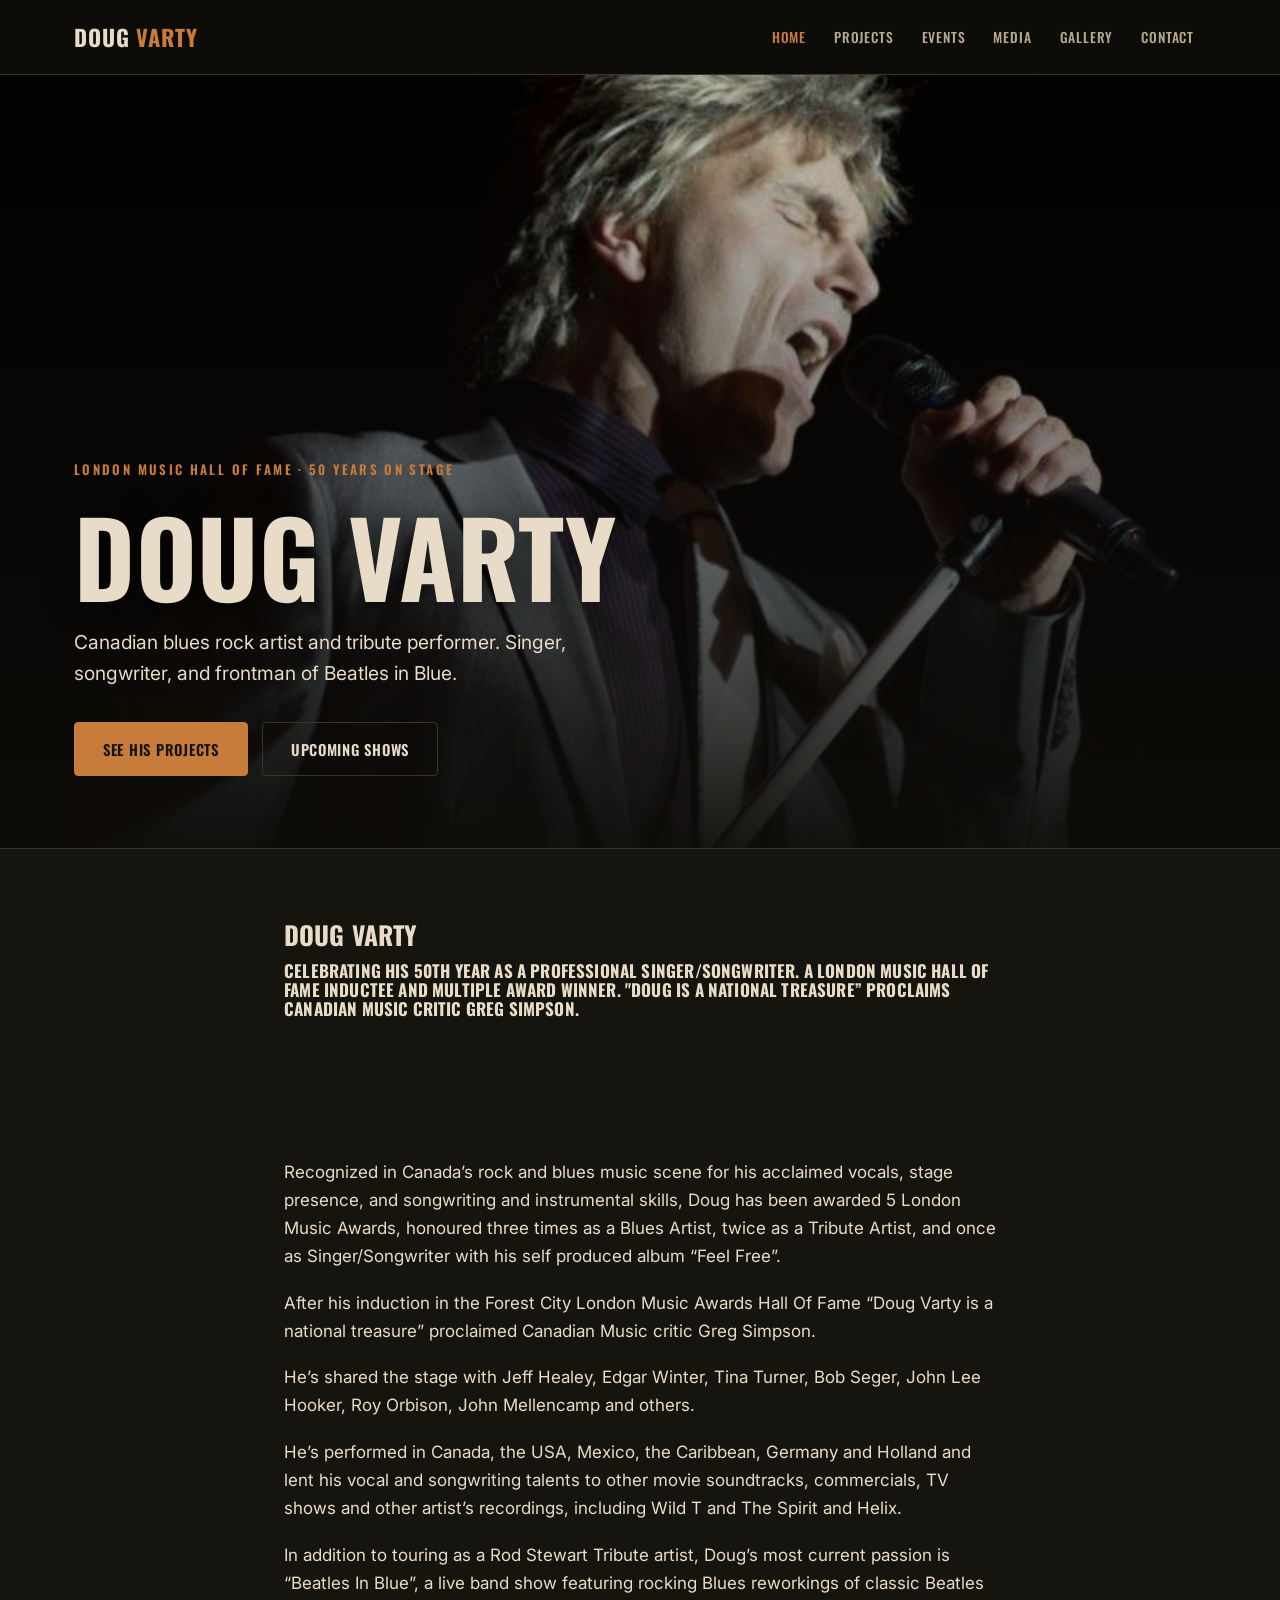
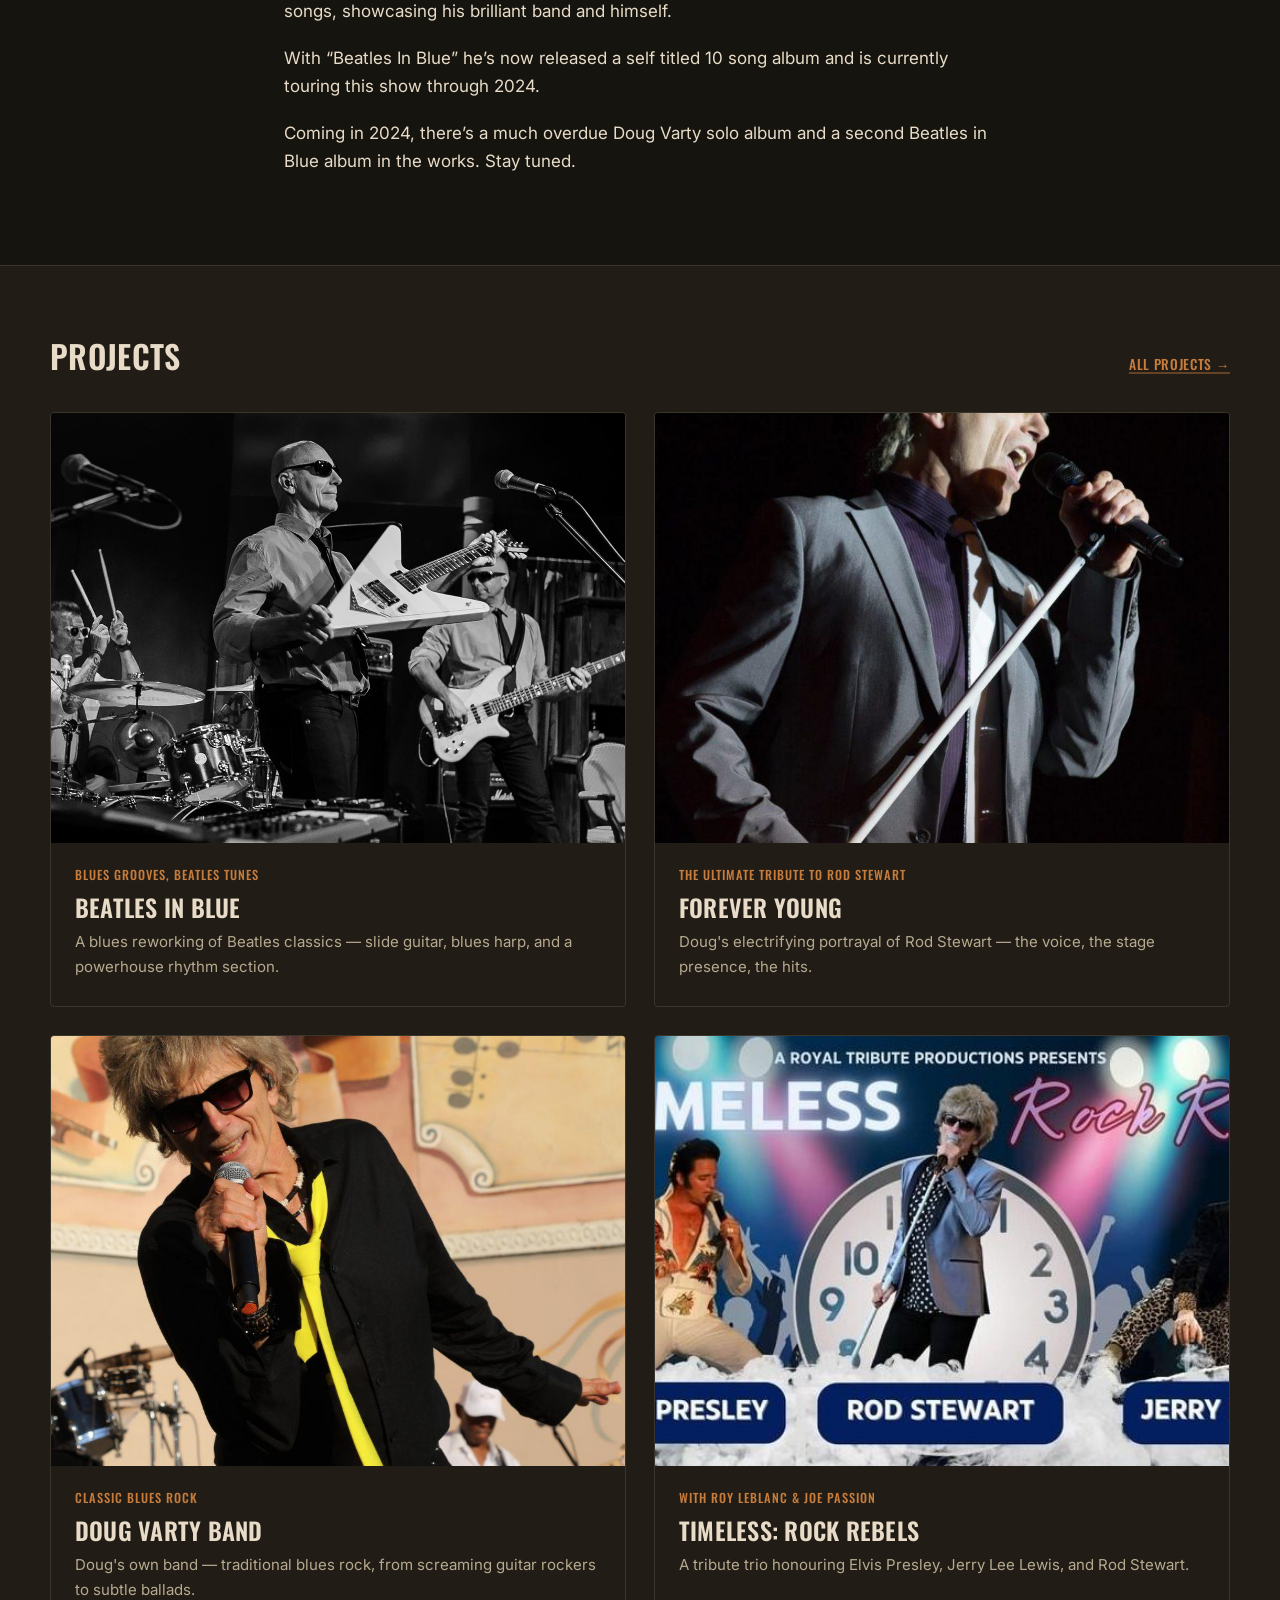
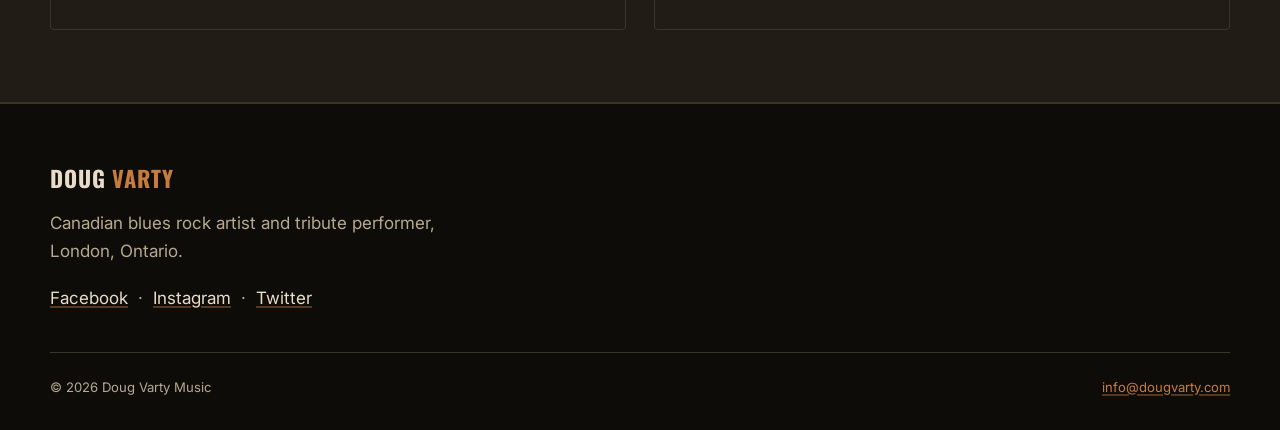
==== index.html @ 25e338f5 "Initial site" ====
<!DOCTYPE html>
<html lang="en">
<head>
<meta charset="UTF-8">
<meta name="viewport" content="width=device-width, initial-scale=1.0">
<title>Doug Varty — Canadian Blues Rock Artist</title>
<meta name="description" content="Doug Varty is a Canadian blues rock singer-songwriter and tribute performer, London Music Hall of Fame inductee, and frontman of Beatles in Blue.">
<link rel="stylesheet" href="/css/style.css">

</head>
<body>
<a class="skip-link" href="#main">Skip to content</a>
<header class="site-header">
  <div class="site-header__inner">
    <a class="wordmark" href="/">Doug <span class="accent">Varty</span></a>
    <button class="nav-toggle" aria-expanded="false" aria-controls="main-nav" onclick="document.getElementById('main-nav').classList.toggle('is-open'); this.setAttribute('aria-expanded', this.getAttribute('aria-expanded')==='true'?'false':'true');">Menu ☰</button>
    <nav class="main-nav" id="main-nav">
      <a href="/" class="is-active">Home</a>
      <a href="/projects/" class="">Projects</a>
      <a href="/events/" class="">Events</a>
      <a href="/media/" class="">Media</a>
      <a href="/gallery/" class="">Gallery</a>
      <a href="/contact/" class="">Contact</a>
    </nav>
  </div>
</header>
<main id="main">

<section class="hero">
  <div class="hero__bg"><img src="/images/Doug-Varty-Rod-Stewart.jpg" alt=""></div>
  <div class="hero__content">
    <span class="eyebrow">London Music Hall of Fame &middot; 50 Years on Stage</span>
    <h1>Doug Varty</h1>
    <p class="lede">Canadian blues rock artist and tribute performer. Singer, songwriter, and frontman of Beatles in Blue.</p>
    <div class="hero__cta">
      <a class="btn btn--primary" href="/projects/">See his projects</a>
      <a class="btn btn--ghost" href="/events/">Upcoming shows</a>
    </div>
  </div>
</section>

<section class="section">
  <div class="container" style="max-width:760px;">
    <h1><strong>Doug Varty</strong></h1>
<h4><strong>Celebrating his 50th year as a professional singer/songwriter. A London Music Hall of Fame inductee and multiple award winner. "Doug is a national treasure” proclaims Canadian Music Critic Greg Simpson.</strong></h4>
<p><br />
<br />
<br />
<br />
</p>
<p></p>
<p>Recognized in Canada’s rock and blues music scene for his acclaimed vocals, stage presence, and songwriting and instrumental skills, Doug has been awarded 5 London Music Awards, honoured three times as a Blues Artist, twice as a Tribute Artist, and once as Singer/Songwriter with his self produced album “Feel Free”.</p>
<p>After his induction in the Forest City London Music Awards Hall Of Fame “Doug Varty is a national treasure” proclaimed Canadian Music critic Greg Simpson.</p>
<p>He’s shared the stage with Jeff Healey, Edgar Winter, Tina Turner, Bob Seger, John Lee Hooker, Roy Orbison, John Mellencamp and others.</p>
<p>He’s performed in Canada, the USA, Mexico, the Caribbean, Germany and Holland and lent his vocal and songwriting talents to other movie soundtracks, commercials, TV shows and other artist’s recordings, including Wild T and The Spirit and Helix.</p>
<p>In addition to touring as a Rod Stewart Tribute artist, Doug’s most current passion is “Beatles In Blue”, a live band show featuring rocking Blues reworkings of classic Beatles songs, showcasing his brilliant band and himself.</p>
<p>With “Beatles In Blue” he’s now released a self titled 10 song album and is currently touring this show through 2024.</p>
<p>Coming in 2024, there’s a much overdue Doug Varty solo album and a second Beatles in Blue album in the works. Stay tuned.</p>
  </div>
</section>

<section class="section section--raised">
  <div class="section__header">
    <h2>Projects</h2>
    <a class="see-all" href="/projects/">All projects &rarr;</a>
  </div>
  <div class="poster-grid">
    
<a class="poster-card" href="/beatles-in-blue/">
  <div class="poster-card__img"><img src="/images/Beatles-in-Blue-29.jpg" alt="" loading="lazy"></div>
  <div class="poster-card__body">
    <span class="poster-card__tagline">Blues Grooves, Beatles Tunes</span>
    <h3 class="poster-card__title">Beatles in Blue</h3>
    <p class="poster-card__blurb">A blues reworking of Beatles classics — slide guitar, blues harp, and a powerhouse rhythm section.</p>
  </div>
</a>

<a class="poster-card" href="/forever-young/">
  <div class="poster-card__img"><img src="/images/Doug-Varty-Rod-Stewart.jpg" alt="" loading="lazy"></div>
  <div class="poster-card__body">
    <span class="poster-card__tagline">The Ultimate Tribute to Rod Stewart</span>
    <h3 class="poster-card__title">Forever Young</h3>
    <p class="poster-card__blurb">Doug's electrifying portrayal of Rod Stewart — the voice, the stage presence, the hits.</p>
  </div>
</a>

<a class="poster-card" href="/doug-varty-band/">
  <div class="poster-card__img"><img src="/images/3L5A0016-2.jpg" alt="" loading="lazy"></div>
  <div class="poster-card__body">
    <span class="poster-card__tagline">Classic Blues Rock</span>
    <h3 class="poster-card__title">Doug Varty Band</h3>
    <p class="poster-card__blurb">Doug's own band — traditional blues rock, from screaming guitar rockers to subtle ballads.</p>
  </div>
</a>

<a class="poster-card" href="/rock-rebels/">
  <div class="poster-card__img"><img src="/images/timeless-rebels.jpg" alt="" loading="lazy"></div>
  <div class="poster-card__body">
    <span class="poster-card__tagline">with Roy LeBlanc & Joe Passion</span>
    <h3 class="poster-card__title">Timeless: Rock Rebels</h3>
    <p class="poster-card__blurb">A tribute trio honouring Elvis Presley, Jerry Lee Lewis, and Rod Stewart.</p>
  </div>
</a>
  </div>
</section>

</main>
<footer class="site-footer">
  <div class="footer__grid">
    <div class="footer__brand">
      <a class="wordmark" href="/">Doug <span class="accent">Varty</span></a>
      <p>Canadian blues rock artist and tribute performer, London, Ontario.</p>
      <p><a href="https://www.facebook.com/DougVartyMusic">Facebook</a> &nbsp;·&nbsp; <a href="https://www.instagram.com/dougvarty/">Instagram</a> &nbsp;·&nbsp; <a href="https://twitter.com/dougvarty">Twitter</a></p>
    </div>
  </div>
  <div class="footer__bottom">
    <span>&copy; 2026 Doug Varty Music</span>
    <span><a href="mailto:info@dougvarty.com">info@dougvarty.com</a></span>
  </div>
</footer>
</body>
</html>
---- css/style.css ----
/* ============================================================
   Doug Varty — design tokens
   Dark, stage-lit, classic blues-rock. Grounded in real high-contrast
   stage photography rather than a generic dark-mode default.
   ============================================================ */

@import url('https://fonts.googleapis.com/css2?family=Oswald:wght@400;500;600;700&family=Inter:ital,wght@0,400;0,500;0,600;1,400&display=swap');

:root {
  --stage:        #16140F;   /* near-black, warm — dim bar/stage floor */
  --stage-deep:   #0E0C09;   /* deepest panels */
  --stage-raised: #211D16;   /* slightly raised surface (cards) */
  --paper:        #E8DCC8;   /* warm off-white text — stage-light spill */
  --muted:        #B6A98F;   /* secondary text */
  --amber:        #C77C3C;   /* spotlight gel — primary accent */
  --amber-deep:   #9E5F28;
  --brick:        #8B1E1E;   /* rare emphasis */
  --hairline:     #3A352B;
  --white:        #FFFFFF;

  /* Beatles in Blue project accent (used only within that page) */
  --bib-navy:     #2B3A52;
  --bib-navy-deep:#1C2738;

  --font-display: 'Oswald', 'Arial Narrow', sans-serif;
  --font-body:    'Inter', -apple-system, sans-serif;

  --max-width: 1180px;
  --radius: 4px;
}

* { box-sizing: border-box; }
html { scroll-behavior: smooth; }

body {
  margin: 0;
  background: var(--stage);
  color: var(--paper);
  font-family: var(--font-body);
  font-size: 17px;
  line-height: 1.65;
  -webkit-font-smoothing: antialiased;
}

img { max-width: 100%; display: block; }

a {
  color: var(--amber);
  text-decoration: underline;
  text-decoration-color: rgba(199, 124, 60, 0.4);
  text-decoration-thickness: 1.5px;
  text-underline-offset: 2px;
}
a:hover { color: #DDA15E; text-decoration-color: currentColor; }

h1, h2, h3, h4 {
  font-family: var(--font-display);
  font-weight: 600;
  text-transform: uppercase;
  letter-spacing: 0.01em;
  line-height: 1.1;
  margin: 0 0 0.5em;
  color: var(--paper);
}
h1 { font-weight: 700; letter-spacing: 0.005em; }

p { margin: 0 0 1.1em; color: var(--paper); }

.container { max-width: var(--max-width); margin: 0 auto; padding: 0 24px; }

.skip-link {
  position: absolute; left: -999px; top: 0;
  background: var(--amber); color: var(--stage); padding: 10px 16px; z-index: 200;
}
.skip-link:focus { left: 12px; top: 12px; }
:focus-visible { outline: 3px solid var(--amber); outline-offset: 2px; }

@media (prefers-reduced-motion: reduce) {
  *, *::before, *::after { animation-duration: 0.001ms !important; transition-duration: 0.001ms !important; }
}

/* ============================================================
   Header / nav
   ============================================================ */

.site-header {
  background: var(--stage-deep);
  border-bottom: 1px solid var(--hairline);
  position: sticky;
  top: 0;
  z-index: 100;
}

.site-header__inner {
  display: flex;
  align-items: center;
  justify-content: space-between;
  padding: 18px 24px;
  max-width: var(--max-width);
  margin: 0 auto;
  gap: 16px;
}

.wordmark {
  font-family: var(--font-display);
  font-weight: 700;
  font-size: 1.4rem;
  text-transform: uppercase;
  letter-spacing: 0.04em;
  color: var(--paper);
  text-decoration: none;
  white-space: nowrap;
}
.wordmark:hover { color: var(--paper); }
.wordmark span.accent { color: var(--amber); }

.main-nav { display: flex; gap: 4px; flex-wrap: wrap; align-items: center; }
.main-nav a {
  font-family: var(--font-display);
  font-weight: 500;
  text-transform: uppercase;
  letter-spacing: 0.06em;
  text-decoration: none;
  color: var(--muted);
  font-size: 0.85rem;
  padding: 8px 12px;
  border-radius: var(--radius);
}
.main-nav a:hover { color: var(--paper); }
.main-nav a.is-active { color: var(--amber); }

.nav-toggle {
  display: none;
  background: none;
  border: 1px solid var(--hairline);
  color: var(--paper);
  border-radius: var(--radius);
  padding: 6px 10px;
  font-size: 1rem;
  cursor: pointer;
}

@media (max-width: 860px) {
  .nav-toggle { display: inline-block; }
  .main-nav { display: none; flex-direction: column; align-items: stretch; width: 100%; padding: 8px 0 4px; }
  .main-nav.is-open { display: flex; }
  .site-header__inner { flex-wrap: wrap; }
}

/* ============================================================
   Hero — spotlight
   ============================================================ */

.hero {
  position: relative;
  min-height: 86vh;
  display: flex;
  align-items: flex-end;
  background: var(--stage-deep);
  overflow: hidden;
  border-bottom: 1px solid var(--hairline);
}

.hero__bg {
  position: absolute;
  inset: 0;
  z-index: 0;
}
.hero__bg img {
  width: 100%; height: 100%; object-fit: cover; object-position: center 20%;
  filter: grayscale(15%) contrast(1.05);
}
.hero__bg::after {
  content: '';
  position: absolute;
  inset: 0;
  background: linear-gradient(180deg, rgba(14,12,9,0.15) 0%, rgba(14,12,9,0.55) 55%, rgba(14,12,9,0.96) 100%);
}

.hero__content {
  position: relative;
  z-index: 1;
  max-width: var(--max-width);
  margin: 0 auto;
  padding: 64px 24px 72px;
  width: 100%;
}

.hero .eyebrow {
  font-family: var(--font-display);
  font-weight: 600;
  text-transform: uppercase;
  letter-spacing: 0.18em;
  font-size: 0.82rem;
  color: var(--amber);
  display: block;
  margin-bottom: 18px;
}

.hero h1 {
  font-size: clamp(3rem, 9vw, 6.5rem);
  margin-bottom: 14px;
  text-shadow: 0 4px 30px rgba(0,0,0,0.6);
}

.hero p.lede {
  font-size: 1.2rem;
  max-width: 560px;
  color: var(--paper);
  margin-bottom: 32px;
}

.hero__cta { display: flex; gap: 14px; flex-wrap: wrap; }

.btn {
  display: inline-block;
  font-family: var(--font-display);
  font-weight: 600;
  text-transform: uppercase;
  letter-spacing: 0.05em;
  font-size: 0.92rem;
  text-decoration: none;
  padding: 14px 28px;
  border-radius: var(--radius);
  border: 1.5px solid var(--amber);
  transition: transform 0.12s ease, background 0.15s ease;
}
.btn:hover { transform: translateY(-2px); }
.btn--primary { background: var(--amber); color: var(--stage); }
.btn--primary:hover { background: #DDA15E; border-color: #DDA15E; }
.btn--ghost { background: transparent; color: var(--paper); border-color: var(--hairline); }
.btn--ghost:hover { border-color: var(--amber); color: var(--amber); }

@media (max-width: 700px) {
  .hero { min-height: 70vh; }
}

/* ============================================================
   Section scaffolding
   ============================================================ */

.section { padding: 72px 24px; }
.section--raised { background: var(--stage-raised); border-top: 1px solid var(--hairline); border-bottom: 1px solid var(--hairline); }

.section__header {
  display: flex; justify-content: space-between; align-items: baseline; flex-wrap: wrap; gap: 12px;
  margin-bottom: 36px; max-width: var(--max-width); margin-left: auto; margin-right: auto;
}
.section__header h2 { font-size: 2rem; margin: 0; }
.section__header .see-all {
  font-family: var(--font-display); font-weight: 500; text-transform: uppercase;
  letter-spacing: 0.05em; font-size: 0.85rem; white-space: nowrap;
}

/* ============================================================
   Project "poster" cards
   ============================================================ */

.poster-grid {
  max-width: var(--max-width); margin: 0 auto;
  display: grid; grid-template-columns: repeat(2, 1fr); gap: 28px;
}
@media (max-width: 760px) { .poster-grid { grid-template-columns: 1fr; } }

.poster-card {
  position: relative;
  background: var(--stage-raised);
  border: 1px solid var(--hairline);
  border-radius: var(--radius);
  overflow: hidden;
  text-decoration: none;
  display: block;
  transition: transform 0.18s ease, border-color 0.18s ease;
}
.poster-card:hover { transform: translateY(-5px); border-color: var(--amber); }

.poster-card__img { aspect-ratio: 4/3; overflow: hidden; background: var(--stage-deep); }
.poster-card__img img { width: 100%; height: 100%; object-fit: cover; }

.poster-card__body { padding: 22px 24px 26px; }
.poster-card__tagline {
  font-family: var(--font-display); font-weight: 500; text-transform: uppercase;
  letter-spacing: 0.08em; font-size: 0.78rem; color: var(--amber); display: block; margin-bottom: 8px;
}
.poster-card__title { font-size: 1.5rem; margin-bottom: 10px; }
.poster-card__blurb { font-size: 0.94rem; color: var(--muted); margin: 0; }

/* Beatles in Blue gets its own navy treatment, scoped to its page only */
.project--bib { --amber: var(--bib-navy); }
.project--bib .poster-card:hover,
body.theme-bib .hero .eyebrow,
body.theme-bib a,
body.theme-bib .btn--primary,
body.theme-bib .main-nav a.is-active { color-scheme: dark; }
body.theme-bib { --amber: #5B7FAE; }
body.theme-bib .hero__bg::after {
  background: linear-gradient(180deg, rgba(28,39,56,0.15) 0%, rgba(28,39,56,0.6) 55%, rgba(14,12,9,0.97) 100%);
}
body.theme-bib .btn--primary { background: #5B7FAE; border-color: #5B7FAE; color: #0E0C09; }
body.theme-bib .btn--primary:hover { background: #7B9BC4; border-color: #7B9BC4; }
body.theme-bib .section--raised { background: #1A2230; border-color: #2B3A52; }

/* ============================================================
   Card grid (bandmates, gallery thumbnails)
   ============================================================ */

.card-grid {
  max-width: var(--max-width); margin: 0 auto;
  display: grid; grid-template-columns: repeat(3, 1fr); gap: 26px;
}
@media (max-width: 920px) { .card-grid { grid-template-columns: repeat(2, 1fr); } }
@media (max-width: 600px) { .card-grid { grid-template-columns: 1fr; } }

.card {
  background: var(--stage-raised);
  border: 1px solid var(--hairline);
  border-radius: var(--radius);
  overflow: hidden;
  text-decoration: none;
  color: var(--paper);
  display: block;
  transition: transform 0.15s ease, border-color 0.15s ease;
}
.card:hover { transform: translateY(-4px); border-color: var(--amber); }
.card__img { aspect-ratio: 1/1; overflow: hidden; background: var(--stage-deep); }
.card__img img { width: 100%; height: 100%; object-fit: cover; }
.card__body { padding: 18px 20px 22px; }
.card__title { font-size: 1.15rem; margin-bottom: 4px; }
.card__role { font-size: 0.85rem; color: var(--muted); font-style: italic; }

/* ============================================================
   Gallery
   ============================================================ */

.gallery-grid {
  max-width: var(--max-width); margin: 0 auto;
  display: grid; grid-template-columns: repeat(4, 1fr); gap: 14px;
}
@media (max-width: 920px) { .gallery-grid { grid-template-columns: repeat(3, 1fr); } }
@media (max-width: 620px) { .gallery-grid { grid-template-columns: repeat(2, 1fr); } }
.gallery-grid figure { margin: 0; aspect-ratio: 1/1; overflow: hidden; border-radius: var(--radius); background: var(--stage-raised); }
.gallery-grid img { width: 100%; height: 100%; object-fit: cover; transition: transform 0.25s ease; }
.gallery-grid a:hover img { transform: scale(1.05); }

/* ============================================================
   Footer
   ============================================================ */

.site-footer { background: var(--stage-deep); padding: 56px 24px 32px; border-top: 1px solid var(--hairline); }
.footer__grid { max-width: var(--max-width); margin: 0 auto; }
.footer__brand p { color: var(--muted); max-width: 420px; margin-top: 12px; }
.footer__brand a { color: var(--paper); }
.footer__bottom {
  max-width: var(--max-width); margin: 40px auto 0; padding-top: 24px;
  border-top: 1px solid var(--hairline); font-size: 0.82rem; color: var(--muted);
  display: flex; justify-content: space-between; flex-wrap: wrap; gap: 8px;
}

/* ============================================================
   Page content (project / page template)
   ============================================================ */

.page-header { background: var(--stage-raised); border-bottom: 1px solid var(--hairline); padding: 56px 24px 44px; }
.page-header__inner { max-width: 760px; margin: 0 auto; }
.page-header .eyebrow {
  font-family: var(--font-display); font-weight: 600; text-transform: uppercase;
  letter-spacing: 0.14em; font-size: 0.8rem; color: var(--amber); display: block; margin-bottom: 10px;
}
.page-header h1 { font-size: clamp(2.2rem, 5vw, 3.4rem); margin-bottom: 8px; }
.page-header .meta { color: var(--muted); font-size: 0.95rem; }

.prose { max-width: 760px; margin: 0 auto; padding: 52px 24px 80px; }
.prose img { border-radius: var(--radius); margin: 8px auto 24px; max-height: 540px; width: auto; max-width: 100%; object-fit: contain; }
.prose figure { margin: 8px 0 28px; }
.prose figcaption { font-size: 0.85rem; color: var(--muted); margin-top: 8px; text-align: center; font-style: italic; }
.prose h2 { margin-top: 1.6em; font-size: 1.5rem; }
.prose h3, .prose h4, .prose h5 { margin-top: 1.4em; font-size: 1.15rem; text-transform: none; letter-spacing: 0; font-family: var(--font-body); font-weight: 700; color: var(--amber); }
.prose ul, .prose ol { padding-left: 1.3em; margin-bottom: 1.1em; }
.prose li { margin-bottom: 0.4em; }
.prose audio { width: 100%; margin: 4px 0 22px; filter: invert(0.9) hue-rotate(180deg); border-radius: var(--radius); }
.prose table { width: 100%; border-collapse: collapse; margin: 1.5em 0; font-size: 0.95rem; }
.prose th, .prose td { border: 1px solid var(--hairline); padding: 10px 14px; text-align: left; }
.prose th { font-family: var(--font-display); text-transform: uppercase; font-size: 0.8rem; letter-spacing: 0.04em; color: var(--amber); }
.prose hr { border: none; border-top: 1px solid var(--hairline); margin: 2.5em 0; }

.empty-note { background: var(--stage-raised); border: 1px dashed var(--hairline); border-radius: var(--radius); padding: 20px; color: var(--muted); font-size: 0.95rem; }

.member-links { display: flex; gap: 12px; flex-wrap: wrap; margin: 28px 0; }
.member-links a {
  font-family: var(--font-display); text-transform: uppercase; letter-spacing: 0.05em; font-size: 0.85rem;
  border: 1px solid var(--hairline); border-radius: var(--radius); padding: 8px 16px; text-decoration: none; color: var(--paper);
}
.member-links a:hover { border-color: var(--amber); color: var(--amber); }
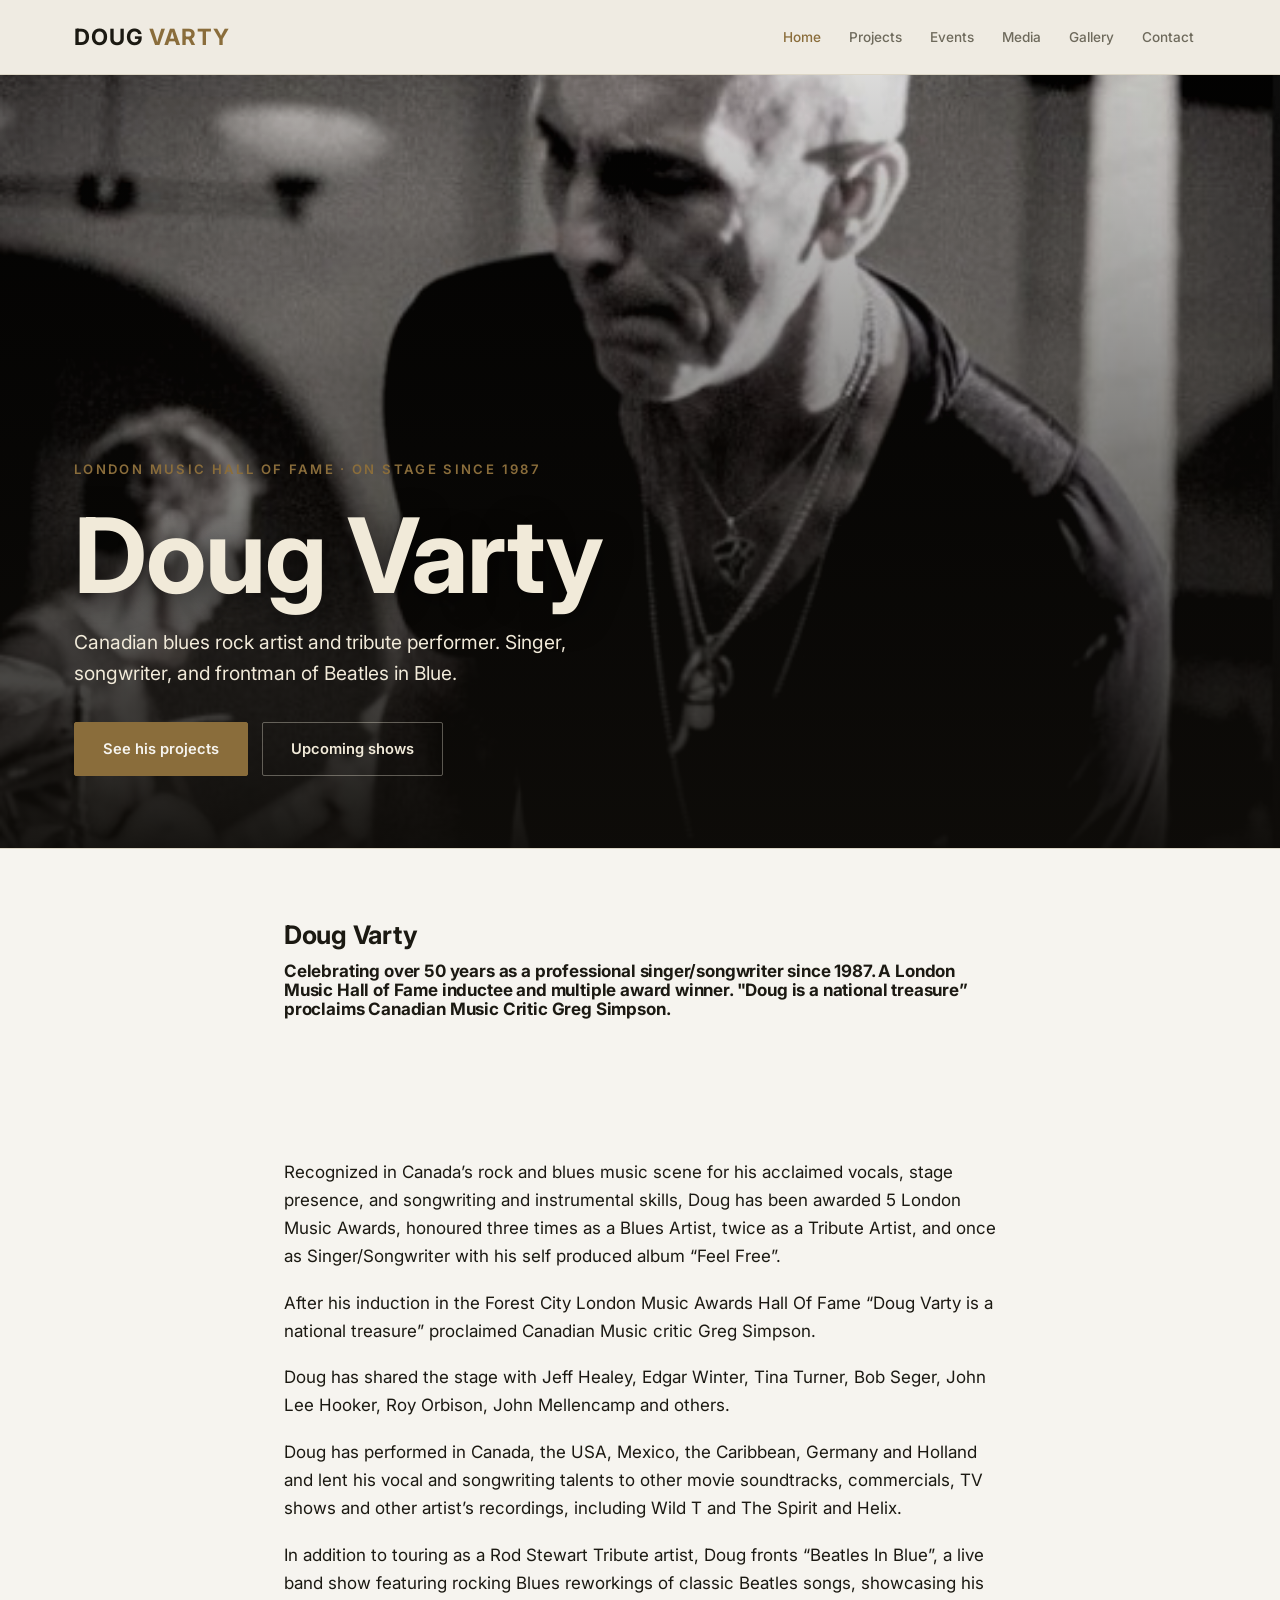
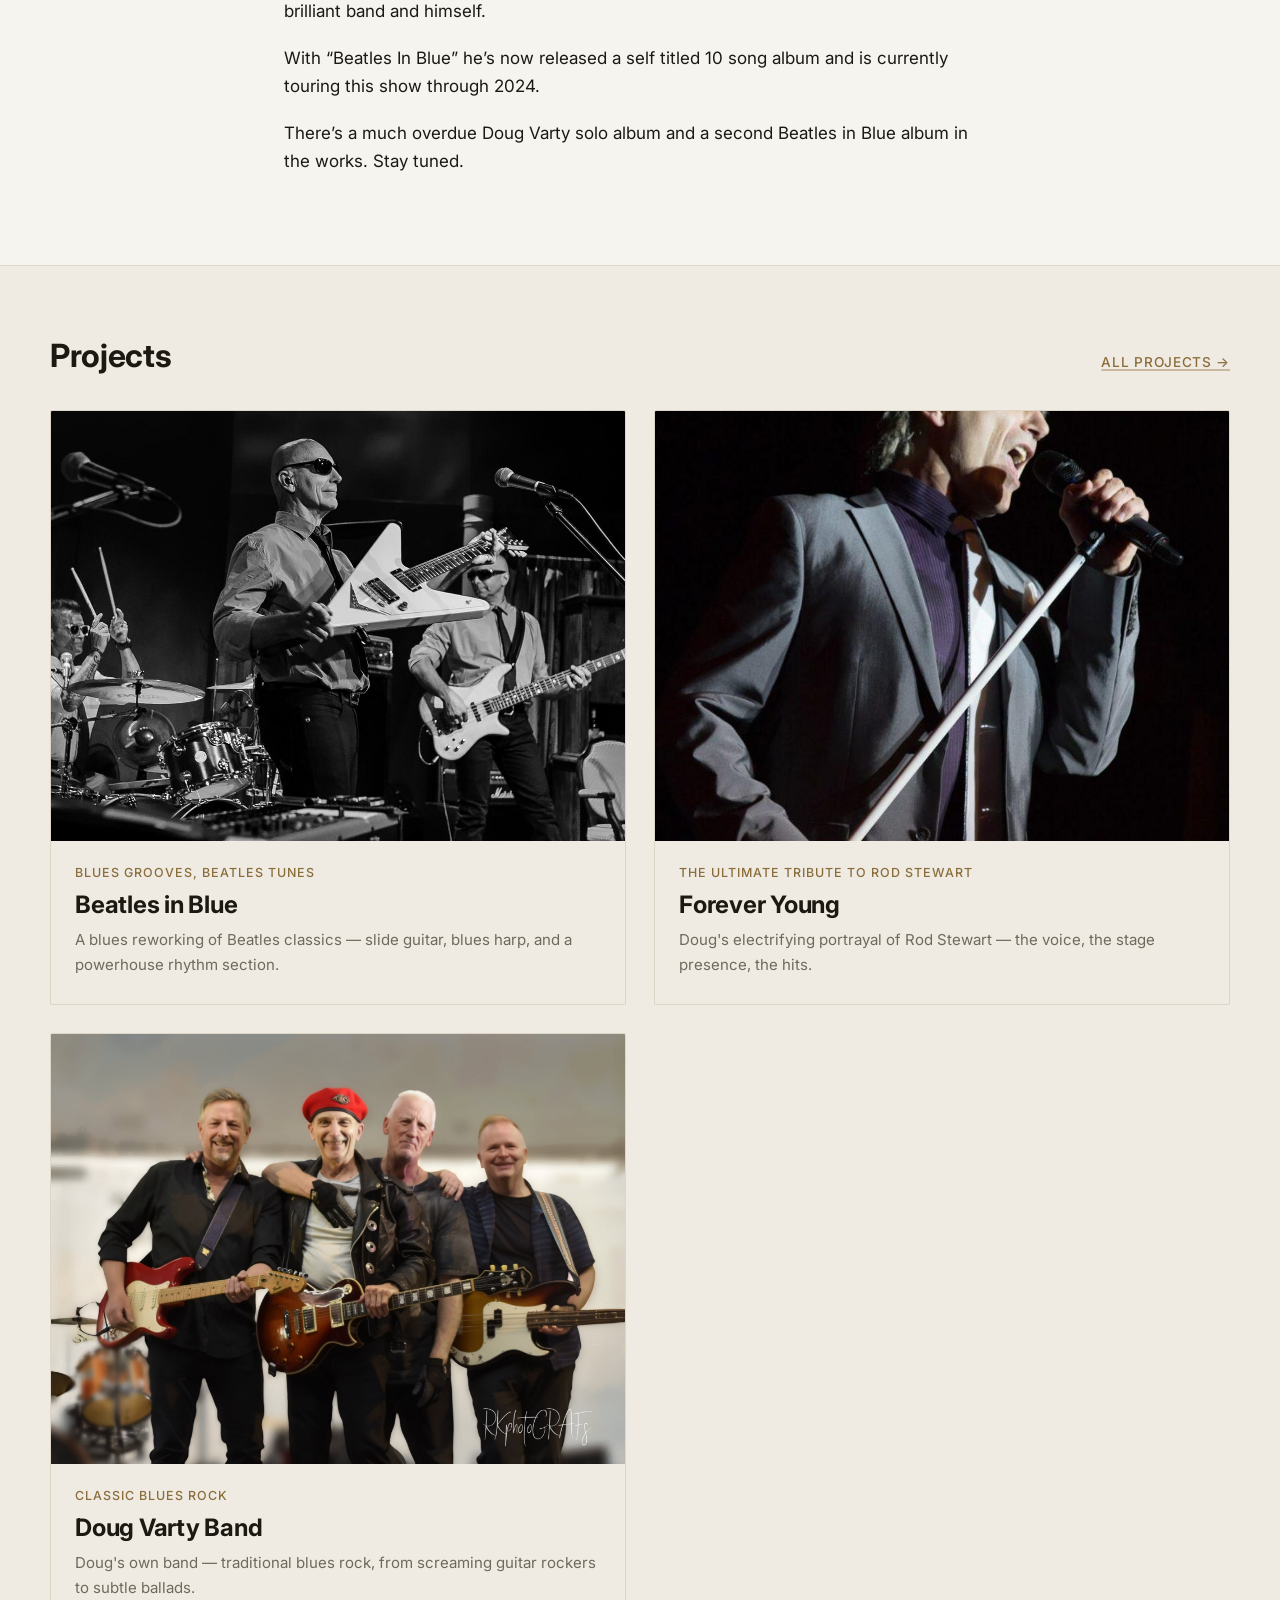
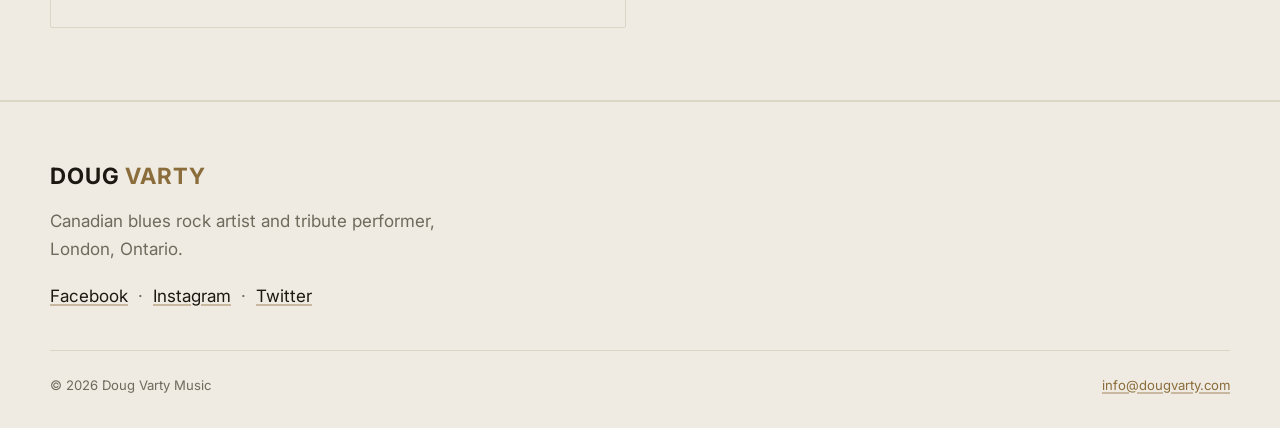
==== commit 3f89fc8a: "Update copy, events, images, and switch to minimal theme - Refresh homepage bio copy and hero backgr" ====
--- a/index.html
+++ b/index.html
@@ -27,9 +27,9 @@
 <main id="main">
 
 <section class="hero">
-  <div class="hero__bg"><img src="/images/Doug-Varty-Rod-Stewart.jpg" alt=""></div>
+  <div class="hero__bg"><img src="/images/doug-varty-bg1.jpg" alt=""></div>
   <div class="hero__content">
-    <span class="eyebrow">London Music Hall of Fame &middot; 50 Years on Stage</span>
+    <span class="eyebrow">London Music Hall of Fame &middot; On Stage Since 1987</span>
     <h1>Doug Varty</h1>
     <p class="lede">Canadian blues rock artist and tribute performer. Singer, songwriter, and frontman of Beatles in Blue.</p>
     <div class="hero__cta">
@@ -42,7 +42,7 @@
 <section class="section">
   <div class="container" style="max-width:760px;">
     <h1><strong>Doug Varty</strong></h1>
-<h4><strong>Celebrating his 50th year as a professional singer/songwriter. A London Music Hall of Fame inductee and multiple award winner. "Doug is a national treasure” proclaims Canadian Music Critic Greg Simpson.</strong></h4>
+<h4><strong>Celebrating over 50 years as a professional singer/songwriter since 1987. A London Music Hall of Fame inductee and multiple award winner. "Doug is a national treasure” proclaims Canadian Music Critic Greg Simpson.</strong></h4>
 <p><br />
 <br />
 <br />
@@ -51,11 +51,11 @@
 <p></p>
 <p>Recognized in Canada’s rock and blues music scene for his acclaimed vocals, stage presence, and songwriting and instrumental skills, Doug has been awarded 5 London Music Awards, honoured three times as a Blues Artist, twice as a Tribute Artist, and once as Singer/Songwriter with his self produced album “Feel Free”.</p>
 <p>After his induction in the Forest City London Music Awards Hall Of Fame “Doug Varty is a national treasure” proclaimed Canadian Music critic Greg Simpson.</p>
-<p>He’s shared the stage with Jeff Healey, Edgar Winter, Tina Turner, Bob Seger, John Lee Hooker, Roy Orbison, John Mellencamp and others.</p>
-<p>He’s performed in Canada, the USA, Mexico, the Caribbean, Germany and Holland and lent his vocal and songwriting talents to other movie soundtracks, commercials, TV shows and other artist’s recordings, including Wild T and The Spirit and Helix.</p>
-<p>In addition to touring as a Rod Stewart Tribute artist, Doug’s most current passion is “Beatles In Blue”, a live band show featuring rocking Blues reworkings of classic Beatles songs, showcasing his brilliant band and himself.</p>
+<p>Doug has shared the stage with Jeff Healey, Edgar Winter, Tina Turner, Bob Seger, John Lee Hooker, Roy Orbison, John Mellencamp and others.</p>
+<p>Doug has performed in Canada, the USA, Mexico, the Caribbean, Germany and Holland and lent his vocal and songwriting talents to other movie soundtracks, commercials, TV shows and other artist’s recordings, including Wild T and The Spirit and Helix.</p>
+<p>In addition to touring as a Rod Stewart Tribute artist, Doug fronts “Beatles In Blue”, a live band show featuring rocking Blues reworkings of classic Beatles songs, showcasing his brilliant band and himself.</p>
 <p>With “Beatles In Blue” he’s now released a self titled 10 song album and is currently touring this show through 2024.</p>
-<p>Coming in 2024, there’s a much overdue Doug Varty solo album and a second Beatles in Blue album in the works. Stay tuned.</p>
+<p>There’s a much overdue Doug Varty solo album and a second Beatles in Blue album in the works. Stay tuned.</p>
   </div>
 </section>
 
@@ -85,20 +85,11 @@
 </a>
 
 <a class="poster-card" href="/doug-varty-band/">
-  <div class="poster-card__img"><img src="/images/3L5A0016-2.jpg" alt="" loading="lazy"></div>
+  <div class="poster-card__img"><img src="/images/dvb-band-2026.jpg" alt="" loading="lazy"></div>
   <div class="poster-card__body">
     <span class="poster-card__tagline">Classic Blues Rock</span>
     <h3 class="poster-card__title">Doug Varty Band</h3>
     <p class="poster-card__blurb">Doug's own band — traditional blues rock, from screaming guitar rockers to subtle ballads.</p>
-  </div>
-</a>
-
-<a class="poster-card" href="/rock-rebels/">
-  <div class="poster-card__img"><img src="/images/timeless-rebels.jpg" alt="" loading="lazy"></div>
-  <div class="poster-card__body">
-    <span class="poster-card__tagline">with Roy LeBlanc & Joe Passion</span>
-    <h3 class="poster-card__title">Timeless: Rock Rebels</h3>
-    <p class="poster-card__blurb">A tribute trio honouring Elvis Presley, Jerry Lee Lewis, and Rod Stewart.</p>
   </div>
 </a>
   </div>
--- a/css/style.css
+++ b/css/style.css
@@ -1,32 +1,36 @@
 /* ============================================================
    Doug Varty — design tokens
-   Dark, stage-lit, classic blues-rock. Grounded in real high-contrast
-   stage photography rather than a generic dark-mode default.
-   ============================================================ */
-
-@import url('https://fonts.googleapis.com/css2?family=Oswald:wght@400;500;600;700&family=Inter:ital,wght@0,400;0,500;0,600;1,400&display=swap');
+   Minimal editorial: off-white paper, near-black ink, a single
+   mustard accent. Clean typography over stage photography.
+   ============================================================ */
+
+@import url('https://fonts.googleapis.com/css2?family=Inter:ital,wght@0,400;0,500;0,600;0,700;1,400&display=swap');
 
 :root {
-  --stage:        #16140F;   /* near-black, warm — dim bar/stage floor */
-  --stage-deep:   #0E0C09;   /* deepest panels */
-  --stage-raised: #211D16;   /* slightly raised surface (cards) */
-  --paper:        #E8DCC8;   /* warm off-white text — stage-light spill */
-  --muted:        #B6A98F;   /* secondary text */
-  --amber:        #C77C3C;   /* spotlight gel — primary accent */
-  --amber-deep:   #9E5F28;
+  --stage:        #F6F4EF;   /* off-white page background */
+  --stage-deep:   #EFEBE2;   /* header / footer panels */
+  --stage-raised: #EFEBE2;   /* slightly raised surface (cards) */
+  --paper:        #1B1912;   /* near-black ink */
+  --muted:        #6E6A5C;   /* secondary text */
+  --amber:        #8A6D3B;   /* mustard — primary accent */
+  --amber-deep:   #6E5730;
+  --amber-light:  #A9855A;   /* hover state */
   --brick:        #8B1E1E;   /* rare emphasis */
-  --hairline:     #3A352B;
+  --hairline:     #DCD6C6;
   --white:        #FFFFFF;
+
+  /* Hero text always sits on a dark photo scrim, regardless of theme */
+  --hero-ink:     #F1EAD9;
 
   /* Beatles in Blue project accent (used only within that page) */
   --bib-navy:     #2B3A52;
   --bib-navy-deep:#1C2738;
 
-  --font-display: 'Oswald', 'Arial Narrow', sans-serif;
+  --font-display: 'Inter', -apple-system, sans-serif;
   --font-body:    'Inter', -apple-system, sans-serif;
 
   --max-width: 1180px;
-  --radius: 4px;
+  --radius: 2px;
 }
 
 * { box-sizing: border-box; }
@@ -47,22 +51,21 @@
 a {
   color: var(--amber);
   text-decoration: underline;
-  text-decoration-color: rgba(199, 124, 60, 0.4);
+  text-decoration-color: rgba(138, 109, 59, 0.4);
   text-decoration-thickness: 1.5px;
   text-underline-offset: 2px;
 }
-a:hover { color: #DDA15E; text-decoration-color: currentColor; }
+a:hover { color: var(--amber-light); text-decoration-color: currentColor; }
 
 h1, h2, h3, h4 {
   font-family: var(--font-display);
-  font-weight: 600;
-  text-transform: uppercase;
-  letter-spacing: 0.01em;
+  font-weight: 700;
+  text-transform: none;
+  letter-spacing: -0.01em;
   line-height: 1.1;
   margin: 0 0 0.5em;
   color: var(--paper);
 }
-h1 { font-weight: 700; letter-spacing: 0.005em; }
 
 p { margin: 0 0 1.1em; color: var(--paper); }
 
@@ -118,8 +121,8 @@
 .main-nav a {
   font-family: var(--font-display);
   font-weight: 500;
-  text-transform: uppercase;
-  letter-spacing: 0.06em;
+  text-transform: none;
+  letter-spacing: normal;
   text-decoration: none;
   color: var(--muted);
   font-size: 0.85rem;
@@ -200,13 +203,14 @@
 .hero h1 {
   font-size: clamp(3rem, 9vw, 6.5rem);
   margin-bottom: 14px;
+  color: var(--hero-ink);
   text-shadow: 0 4px 30px rgba(0,0,0,0.6);
 }
 
 .hero p.lede {
   font-size: 1.2rem;
   max-width: 560px;
-  color: var(--paper);
+  color: var(--hero-ink);
   margin-bottom: 32px;
 }
 
@@ -216,8 +220,8 @@
   display: inline-block;
   font-family: var(--font-display);
   font-weight: 600;
-  text-transform: uppercase;
-  letter-spacing: 0.05em;
+  text-transform: none;
+  letter-spacing: normal;
   font-size: 0.92rem;
   text-decoration: none;
   padding: 14px 28px;
@@ -227,12 +231,19 @@
 }
 .btn:hover { transform: translateY(-2px); }
 .btn--primary { background: var(--amber); color: var(--stage); }
-.btn--primary:hover { background: #DDA15E; border-color: #DDA15E; }
+.btn--primary:hover { background: var(--amber-light); border-color: var(--amber-light); }
 .btn--ghost { background: transparent; color: var(--paper); border-color: var(--hairline); }
 .btn--ghost:hover { border-color: var(--amber); color: var(--amber); }
+.hero .btn--ghost { color: var(--hero-ink); border-color: rgba(241,234,217,0.35); }
+.hero .btn--ghost:hover { border-color: var(--amber); color: var(--amber); }
 
 @media (max-width: 700px) {
   .hero { min-height: 70vh; }
+}
+
+.hero--page { min-height: 48vh; }
+@media (max-width: 700px) {
+  .hero--page { min-height: 38vh; }
 }
 
 /* ============================================================
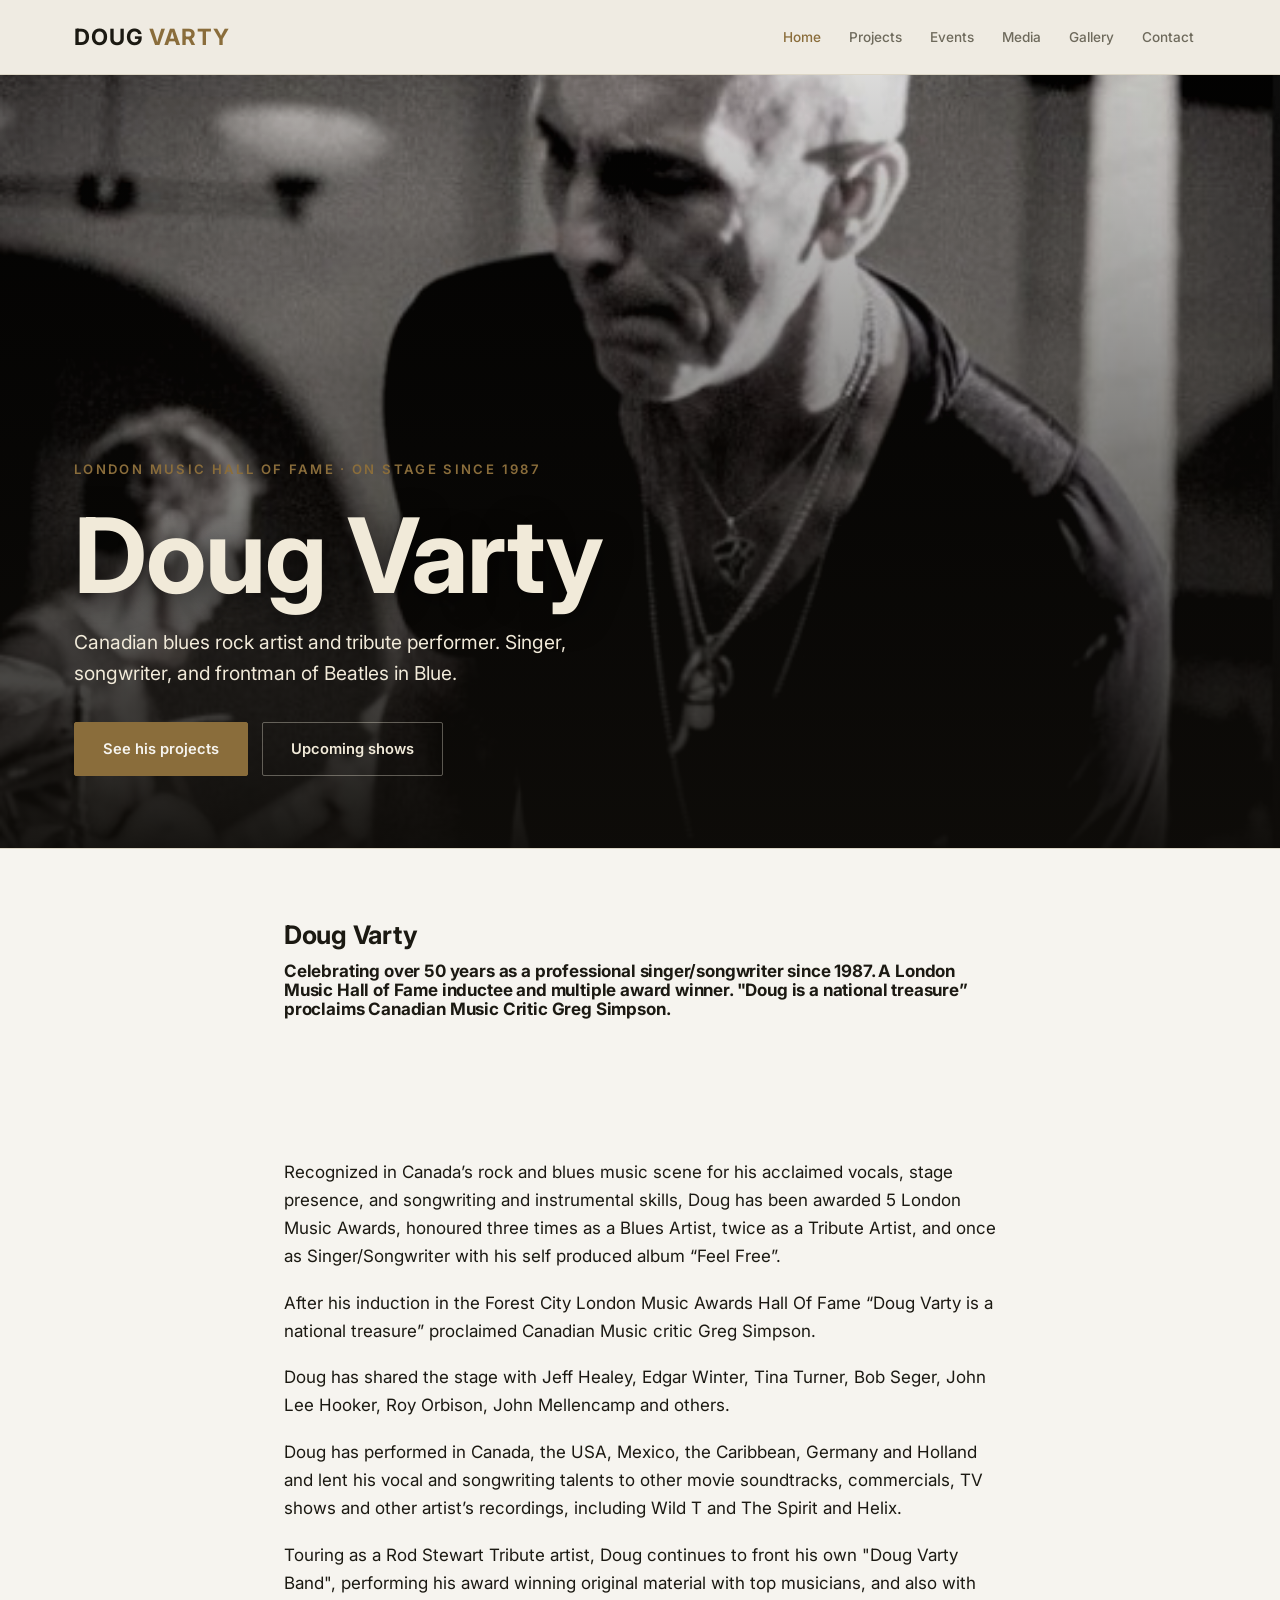
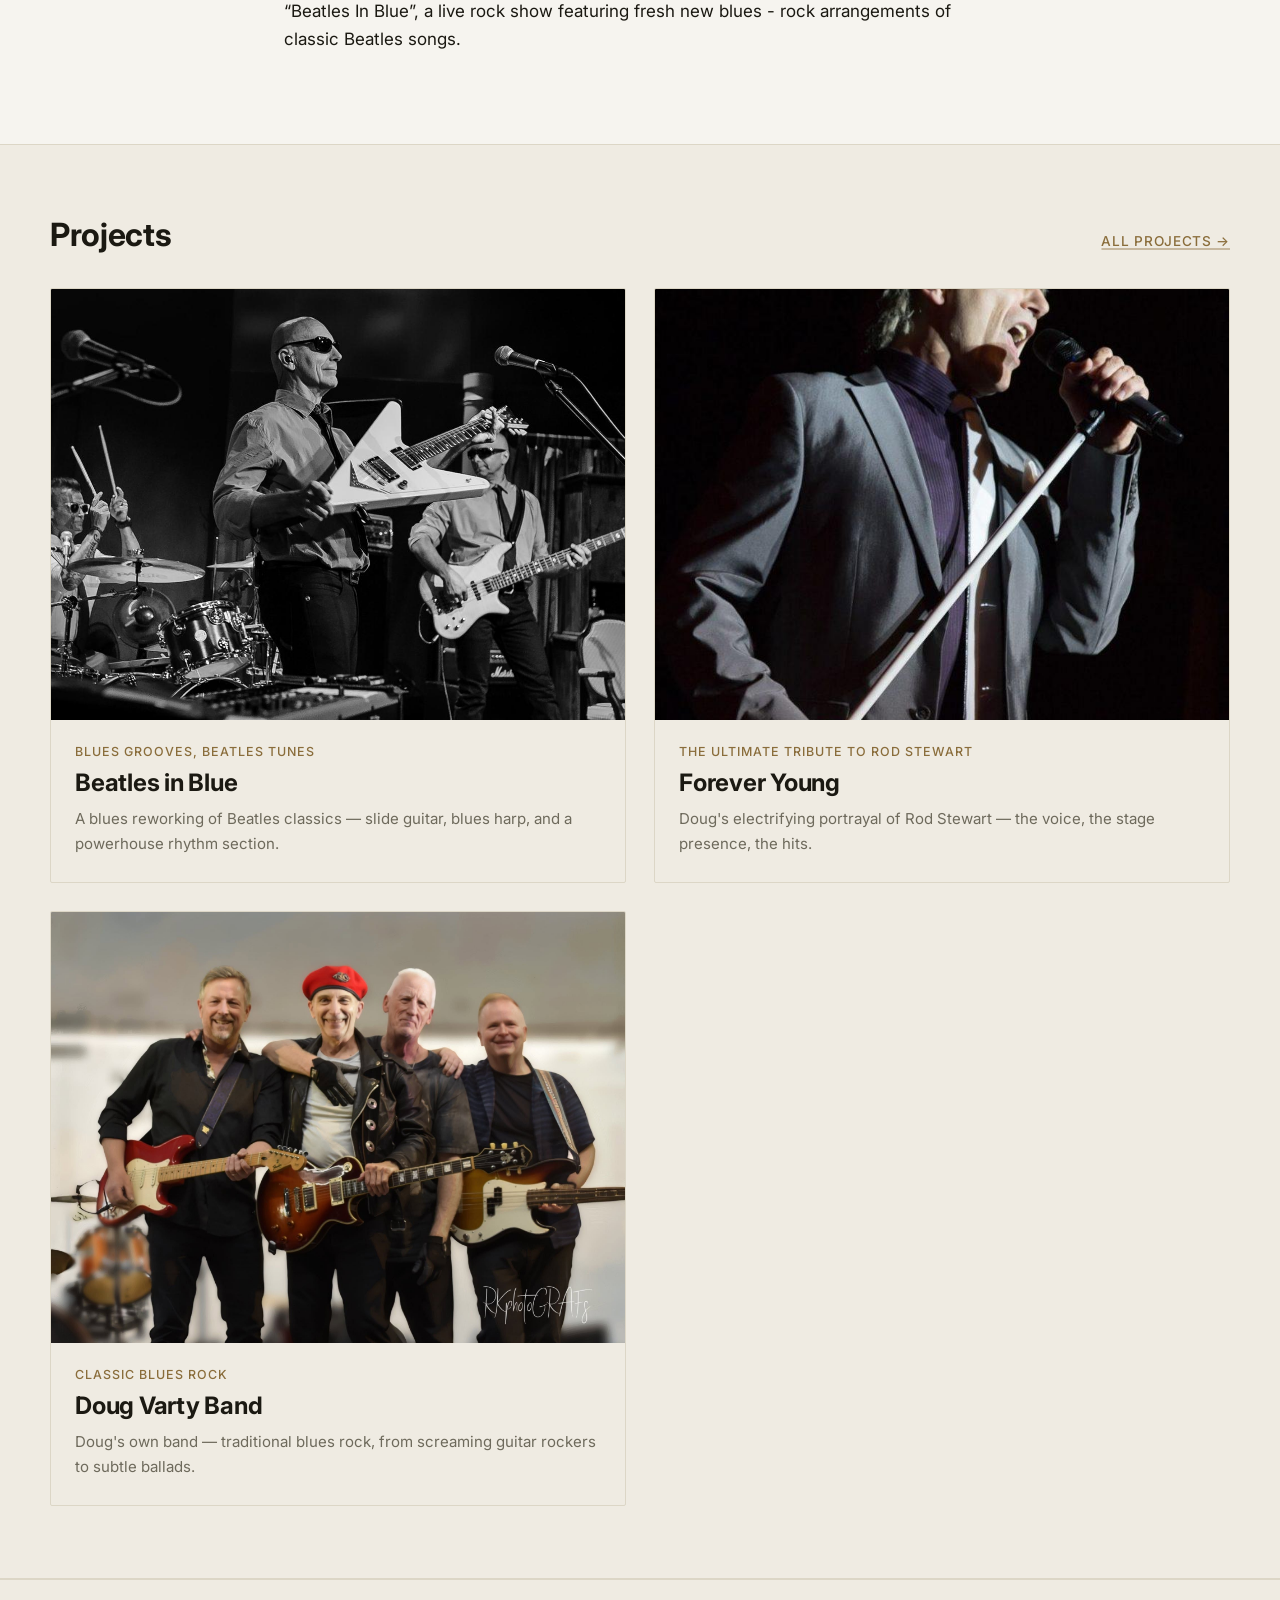
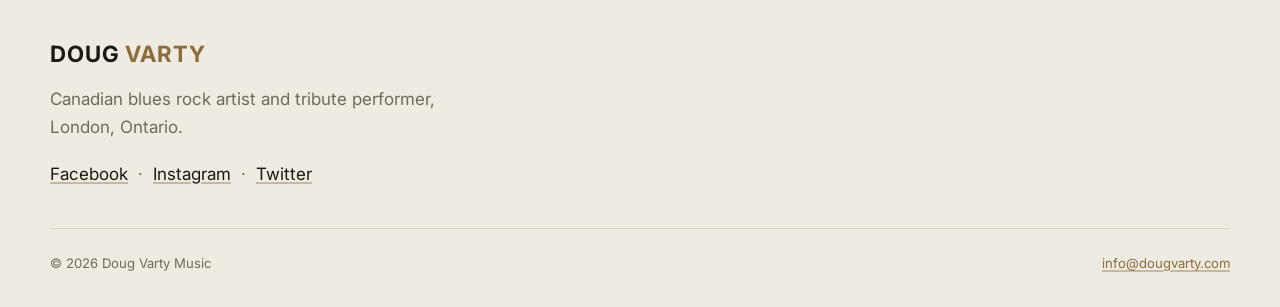
==== commit cbc15d5a: "Update homepage bio copy and add/link new events - Replace outdated Beatles in Blue paragraphs with " ====
--- a/index.html
+++ b/index.html
@@ -53,9 +53,7 @@
 <p>After his induction in the Forest City London Music Awards Hall Of Fame “Doug Varty is a national treasure” proclaimed Canadian Music critic Greg Simpson.</p>
 <p>Doug has shared the stage with Jeff Healey, Edgar Winter, Tina Turner, Bob Seger, John Lee Hooker, Roy Orbison, John Mellencamp and others.</p>
 <p>Doug has performed in Canada, the USA, Mexico, the Caribbean, Germany and Holland and lent his vocal and songwriting talents to other movie soundtracks, commercials, TV shows and other artist’s recordings, including Wild T and The Spirit and Helix.</p>
-<p>In addition to touring as a Rod Stewart Tribute artist, Doug fronts “Beatles In Blue”, a live band show featuring rocking Blues reworkings of classic Beatles songs, showcasing his brilliant band and himself.</p>
-<p>With “Beatles In Blue” he’s now released a self titled 10 song album and is currently touring this show through 2024.</p>
-<p>There’s a much overdue Doug Varty solo album and a second Beatles in Blue album in the works. Stay tuned.</p>
+<p>Touring as a Rod Stewart Tribute artist, Doug continues to front his own "Doug Varty Band", performing his award winning original material with top musicians, and also with “Beatles In Blue”, a live rock show featuring fresh new blues - rock arrangements of classic Beatles songs.</p>
   </div>
 </section>
 
--- a/css/style.css
+++ b/css/style.css
@@ -381,6 +381,7 @@
 .page-header .meta { color: var(--muted); font-size: 0.95rem; }
 
 .prose { max-width: 760px; margin: 0 auto; padding: 52px 24px 80px; }
+.prose--wide { max-width: 980px; }
 .prose img { border-radius: var(--radius); margin: 8px auto 24px; max-height: 540px; width: auto; max-width: 100%; object-fit: contain; }
 .prose figure { margin: 8px 0 28px; }
 .prose figcaption { font-size: 0.85rem; color: var(--muted); margin-top: 8px; text-align: center; font-style: italic; }
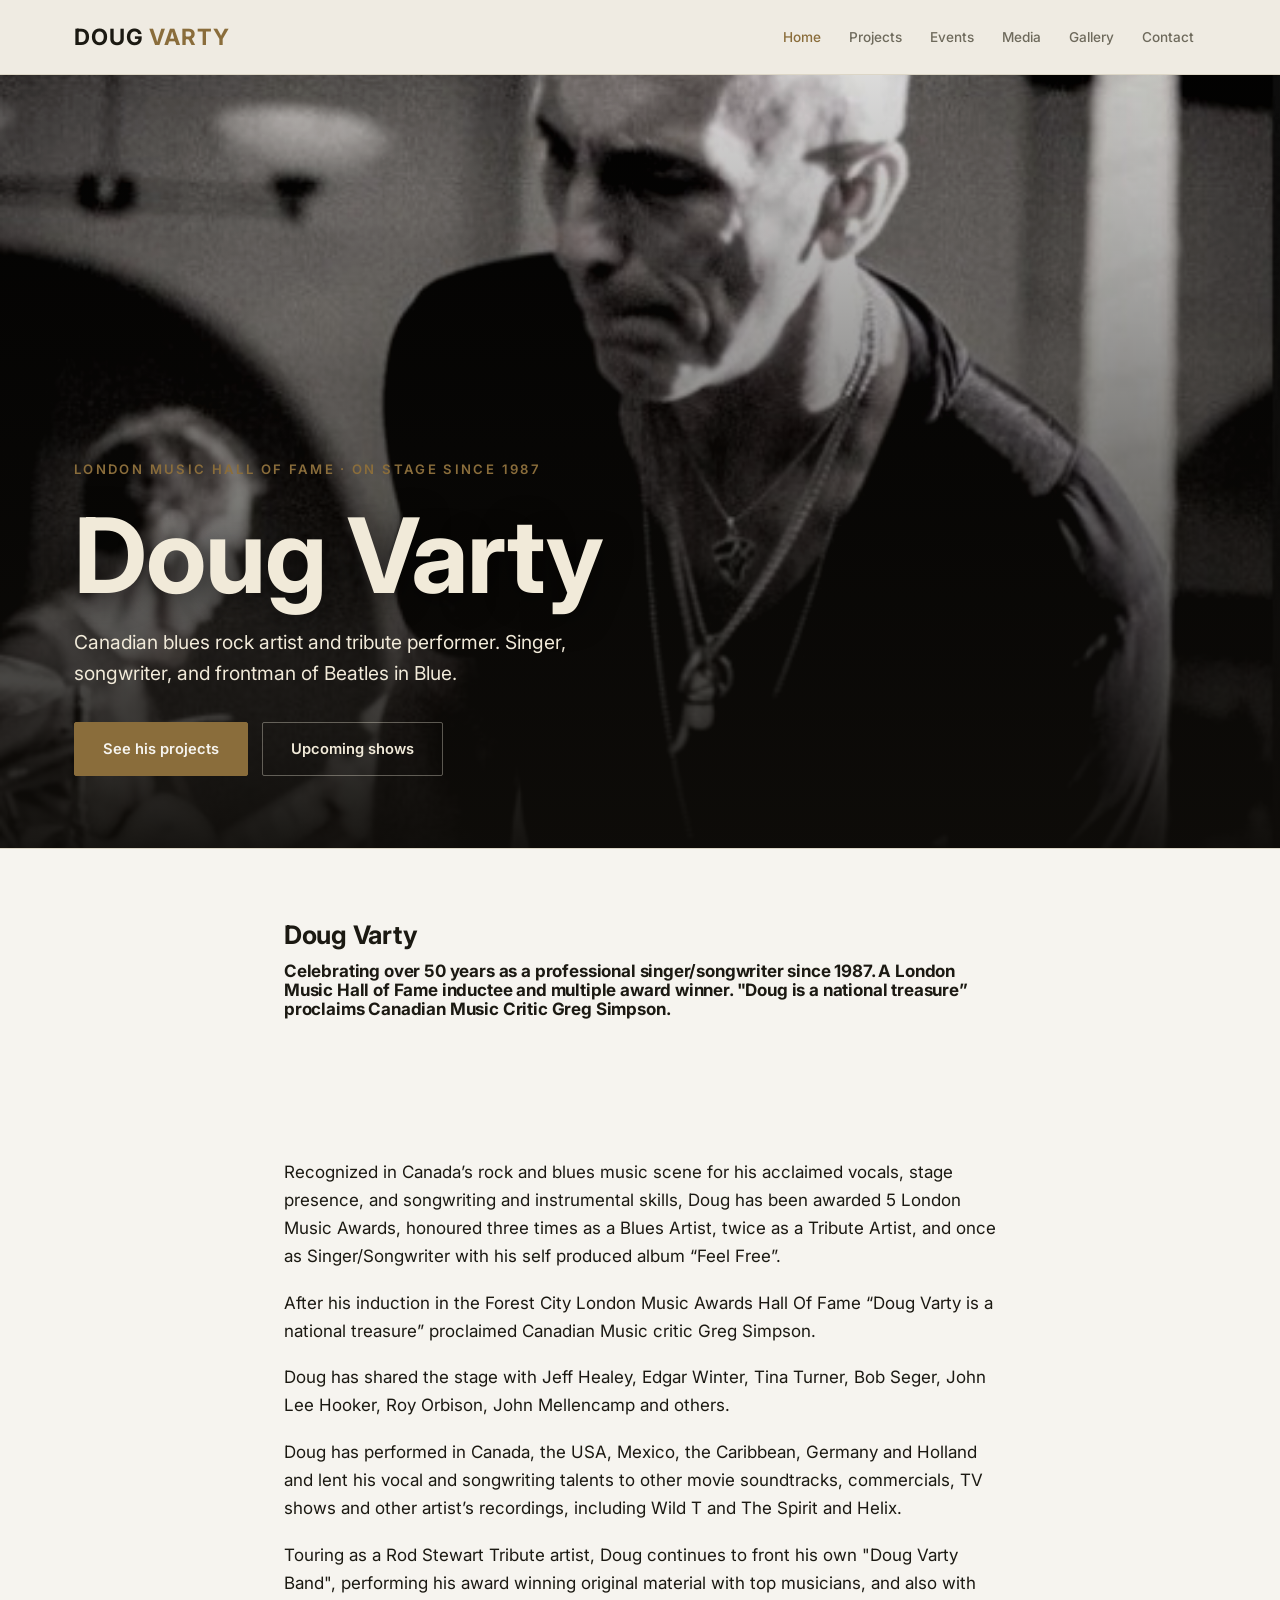
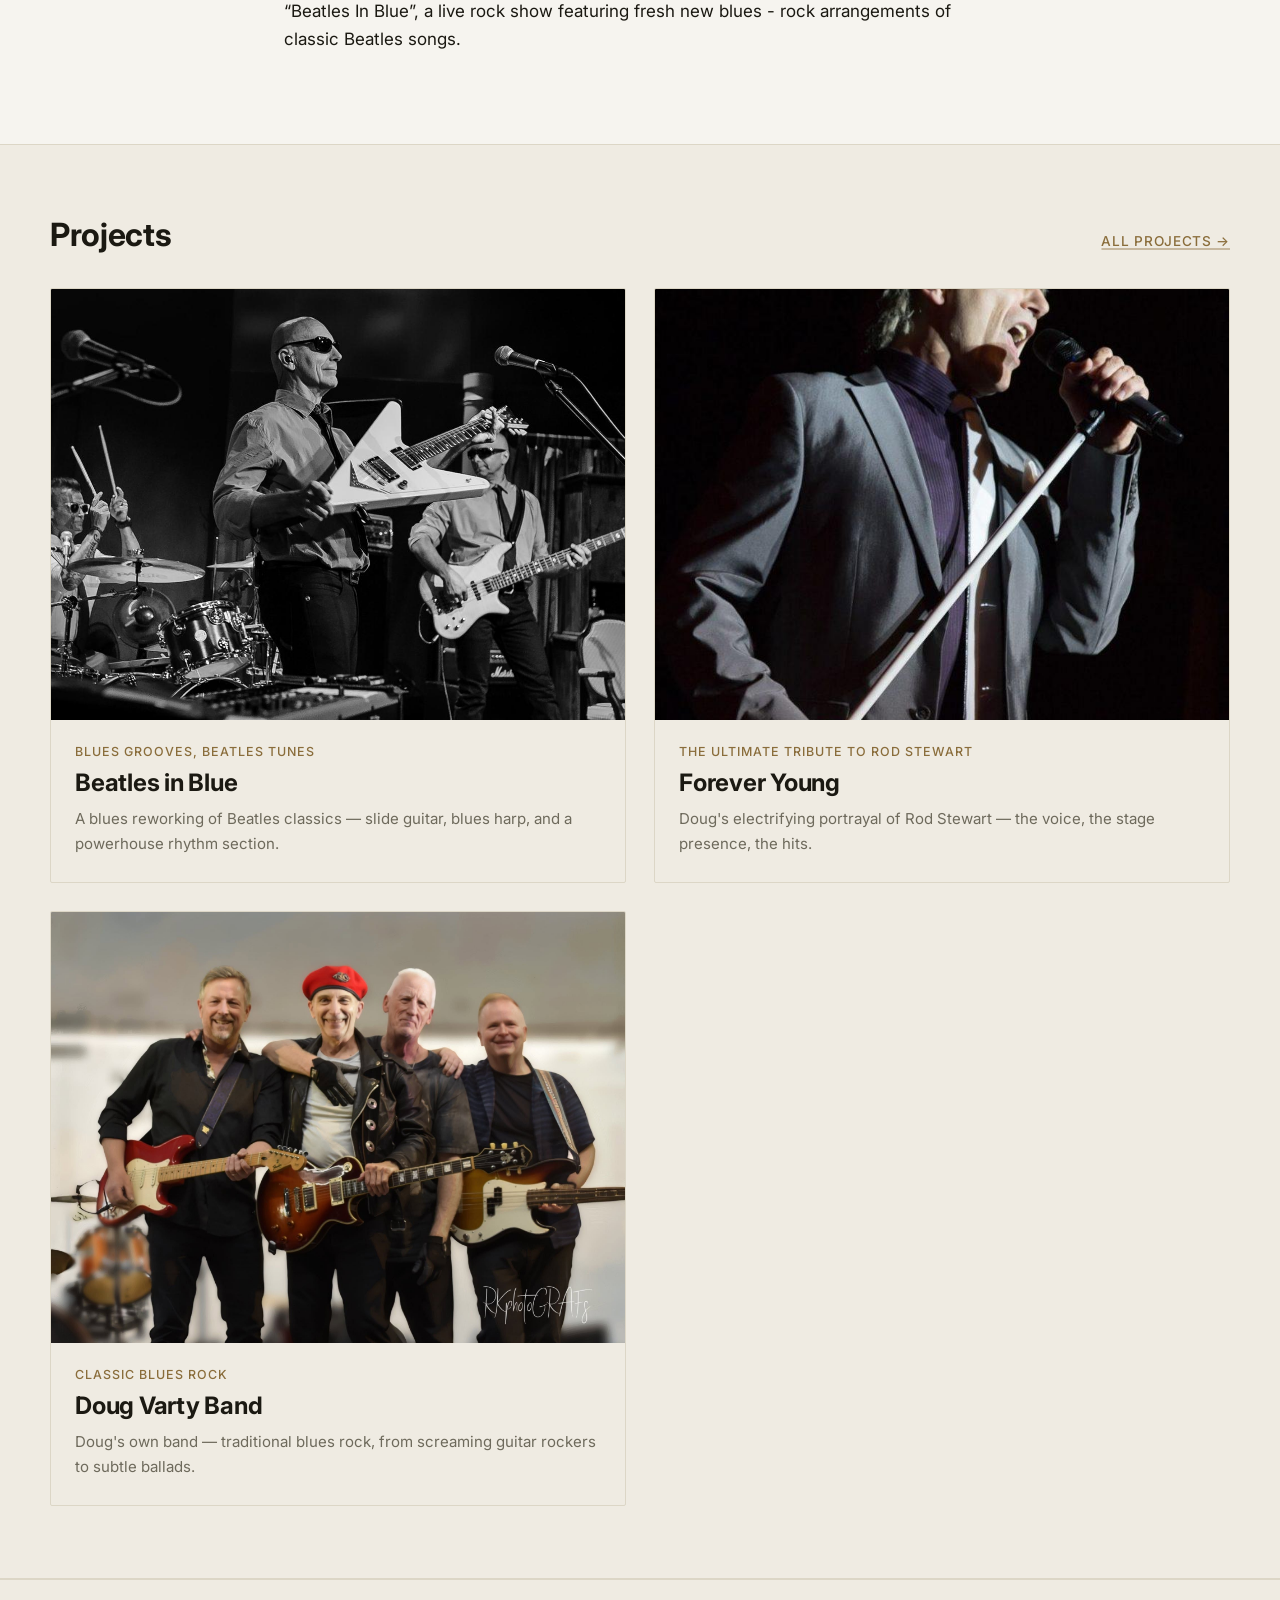
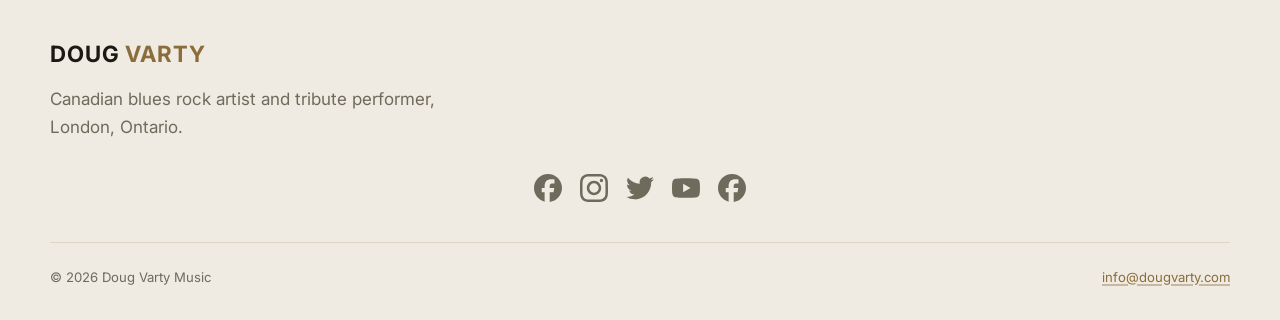
==== commit eb1bc695: "Redesign contact page and add social icons to every footer - Contact page: replace dead form remnant" ====
--- a/index.html
+++ b/index.html
@@ -99,8 +99,14 @@
     <div class="footer__brand">
       <a class="wordmark" href="/">Doug <span class="accent">Varty</span></a>
       <p>Canadian blues rock artist and tribute performer, London, Ontario.</p>
-      <p><a href="https://www.facebook.com/DougVartyMusic">Facebook</a> &nbsp;·&nbsp; <a href="https://www.instagram.com/dougvarty/">Instagram</a> &nbsp;·&nbsp; <a href="https://twitter.com/dougvarty">Twitter</a></p>
     </div>
+  </div>
+  <div class="social-icons social-icons--footer">
+    <a href="https://www.facebook.com/DougVartyMusic" target="_blank" rel="noopener" aria-label="Facebook"><svg viewBox="0 0 24 24" fill="currentColor" aria-hidden="true"><path d="M9.101 23.691v-7.98H6.627v-3.667h2.474v-1.58c0-4.085 1.848-5.978 5.858-5.978.401 0 .955.042 1.468.103a8.68 8.68 0 0 1 1.141.195v3.325a8.623 8.623 0 0 0-.653-.036 26.805 26.805 0 0 0-.733-.009c-.707 0-1.259.096-1.675.309a1.686 1.686 0 0 0-.679.622c-.258.42-.374.995-.374 1.752v1.297h3.919l-.386 2.103-.287 1.564h-3.246v8.245C19.396 23.238 24 18.179 24 12.044c0-6.627-5.373-12-12-12s-12 5.373-12 12c0 5.628 3.874 10.35 9.101 11.647Z"/></svg></a>
+    <a href="https://www.instagram.com/dougvarty/" target="_blank" rel="noopener" aria-label="Instagram"><svg viewBox="0 0 24 24" fill="currentColor" aria-hidden="true"><path d="M7.0301.084c-1.2768.0602-2.1487.264-2.911.5634-.7888.3075-1.4575.72-2.1228 1.3877-.6652.6677-1.075 1.3368-1.3802 2.127-.2954.7638-.4956 1.6365-.552 2.914-.0564 1.2775-.0689 1.6882-.0626 4.947.0062 3.2586.0206 3.6671.0825 4.9473.061 1.2765.264 2.1482.5635 2.9107.308.7889.72 1.4573 1.388 2.1228.6679.6655 1.3365 1.0743 2.1285 1.38.7632.295 1.6361.4961 2.9134.552 1.2773.056 1.6884.069 4.9462.0627 3.2578-.0062 3.668-.0207 4.9478-.0814 1.28-.0607 2.147-.2652 2.9098-.5633.7889-.3086 1.4578-.72 2.1228-1.3881.665-.6682 1.0745-1.3378 1.3795-2.1284.2957-.7632.4966-1.636.552-2.9124.056-1.2809.0692-1.6898.063-4.948-.0063-3.2583-.021-3.6668-.0817-4.9465-.0607-1.2797-.264-2.1487-.5633-2.9117-.3084-.7889-.72-1.4568-1.3876-2.1228C21.2982 1.33 20.628.9208 19.8378.6165 19.074.321 18.2017.1197 16.9244.0645 15.6471.0093 15.236-.005 11.977.0014 8.718.0076 8.31.0215 7.0301.0839m.1402 21.6932c-1.17-.0509-1.8053-.2453-2.2287-.408-.5606-.216-.96-.4771-1.3819-.895-.422-.4178-.6811-.8186-.9-1.378-.1644-.4234-.3624-1.058-.4171-2.228-.0595-1.2645-.072-1.6442-.079-4.848-.007-3.2037.0053-3.583.0607-4.848.05-1.169.2456-1.805.408-2.2282.216-.5613.4762-.96.895-1.3816.4188-.4217.8184-.6814 1.3783-.9003.423-.1651 1.0575-.3614 2.227-.4171 1.2655-.06 1.6447-.072 4.848-.079 3.2033-.007 3.5835.005 4.8495.0608 1.169.0508 1.8053.2445 2.228.408.5608.216.96.4754 1.3816.895.4217.4194.6816.8176.9005 1.3787.1653.4217.3617 1.056.4169 2.2263.0602 1.2655.0739 1.645.0796 4.848.0058 3.203-.0055 3.5834-.061 4.848-.051 1.17-.245 1.8055-.408 2.2294-.216.5604-.4763.96-.8954 1.3814-.419.4215-.8181.6811-1.3783.9-.4224.1649-1.0577.3617-2.2262.4174-1.2656.0595-1.6448.072-4.8493.079-3.2045.007-3.5825-.006-4.848-.0608M16.953 5.5864A1.44 1.44 0 1 0 18.39 4.144a1.44 1.44 0 0 0-1.437 1.4424M5.8385 12.012c.0067 3.4032 2.7706 6.1557 6.173 6.1493 3.4026-.0065 6.157-2.7701 6.1506-6.1733-.0065-3.4032-2.771-6.1565-6.174-6.1498-3.403.0067-6.156 2.771-6.1496 6.1738M8 12.0077a4 4 0 1 1 4.008 3.9921A3.9996 3.9996 0 0 1 8 12.0077"/></svg></a>
+    <a href="https://twitter.com/dougvarty" target="_blank" rel="noopener" aria-label="Twitter"><svg viewBox="0 0 24 24" fill="currentColor" aria-hidden="true"><path d="M21.543 7.104c.015.211.015.423.015.636 0 6.507-4.954 14.01-14.01 14.01v-.003A13.94 13.94 0 0 1 0 19.539a9.88 9.88 0 0 0 7.287-2.041 4.93 4.93 0 0 1-4.6-3.42 4.916 4.916 0 0 0 2.223-.084A4.926 4.926 0 0 1 .96 9.167v-.062a4.887 4.887 0 0 0 2.235.616A4.928 4.928 0 0 1 1.67 3.148 13.98 13.98 0 0 0 11.82 8.292a4.929 4.929 0 0 1 8.39-4.49 9.868 9.868 0 0 0 3.128-1.196 4.941 4.941 0 0 1-2.165 2.724A9.828 9.828 0 0 0 24 4.555a10.019 10.019 0 0 1-2.457 2.549z"/></svg></a>
+    <a href="https://www.youtube.com/c/DougVarty" target="_blank" rel="noopener" aria-label="YouTube"><svg viewBox="0 0 24 24" fill="currentColor" aria-hidden="true"><path d="M23.498 6.186a3.016 3.016 0 0 0-2.122-2.136C19.505 3.545 12 3.545 12 3.545s-7.505 0-9.377.505A3.017 3.017 0 0 0 .502 6.186C0 8.07 0 12 0 12s0 3.93.502 5.814a3.016 3.016 0 0 0 2.122 2.136c1.871.505 9.376.505 9.376.505s7.505 0 9.377-.505a3.015 3.015 0 0 0 2.122-2.136C24 15.93 24 12 24 12s0-3.93-.502-5.814zM9.545 15.568V8.432L15.818 12l-6.273 3.568z"/></svg></a>
+    <a href="https://www.facebook.com/BeatlesinBlue" target="_blank" rel="noopener" aria-label="Beatles in Blue on Facebook"><svg viewBox="0 0 24 24" fill="currentColor" aria-hidden="true"><path d="M9.101 23.691v-7.98H6.627v-3.667h2.474v-1.58c0-4.085 1.848-5.978 5.858-5.978.401 0 .955.042 1.468.103a8.68 8.68 0 0 1 1.141.195v3.325a8.623 8.623 0 0 0-.653-.036 26.805 26.805 0 0 0-.733-.009c-.707 0-1.259.096-1.675.309a1.686 1.686 0 0 0-.679.622c-.258.42-.374.995-.374 1.752v1.297h3.919l-.386 2.103-.287 1.564h-3.246v8.245C19.396 23.238 24 18.179 24 12.044c0-6.627-5.373-12-12-12s-12 5.373-12 12c0 5.628 3.874 10.35 9.101 11.647Z"/></svg></a>
   </div>
   <div class="footer__bottom">
     <span>&copy; 2026 Doug Varty Music</span>
--- a/css/style.css
+++ b/css/style.css
@@ -403,3 +403,21 @@
   border: 1px solid var(--hairline); border-radius: var(--radius); padding: 8px 16px; text-decoration: none; color: var(--paper);
 }
 .member-links a:hover { border-color: var(--amber); color: var(--amber); }
+
+.social-icons { display: flex; flex-direction: row; gap: 18px; align-items: center; margin: 24px 0; }
+.social-icons a { display: inline-flex; color: var(--muted); text-decoration: none; }
+.social-icons a:hover { color: var(--amber); }
+.social-icons svg { width: 50px; height: 50px; }
+
+.social-icons--footer { justify-content: center; margin: 32px auto 0; }
+.social-icons--footer svg { width: 28px; height: 28px; }
+
+.contact-lede {
+  font-family: var(--font-display);
+  font-weight: 700;
+  letter-spacing: -0.01em;
+  line-height: 1.1;
+  font-size: 25.5px;
+  margin: 0 0 0.5em;
+  color: var(--paper);
+}
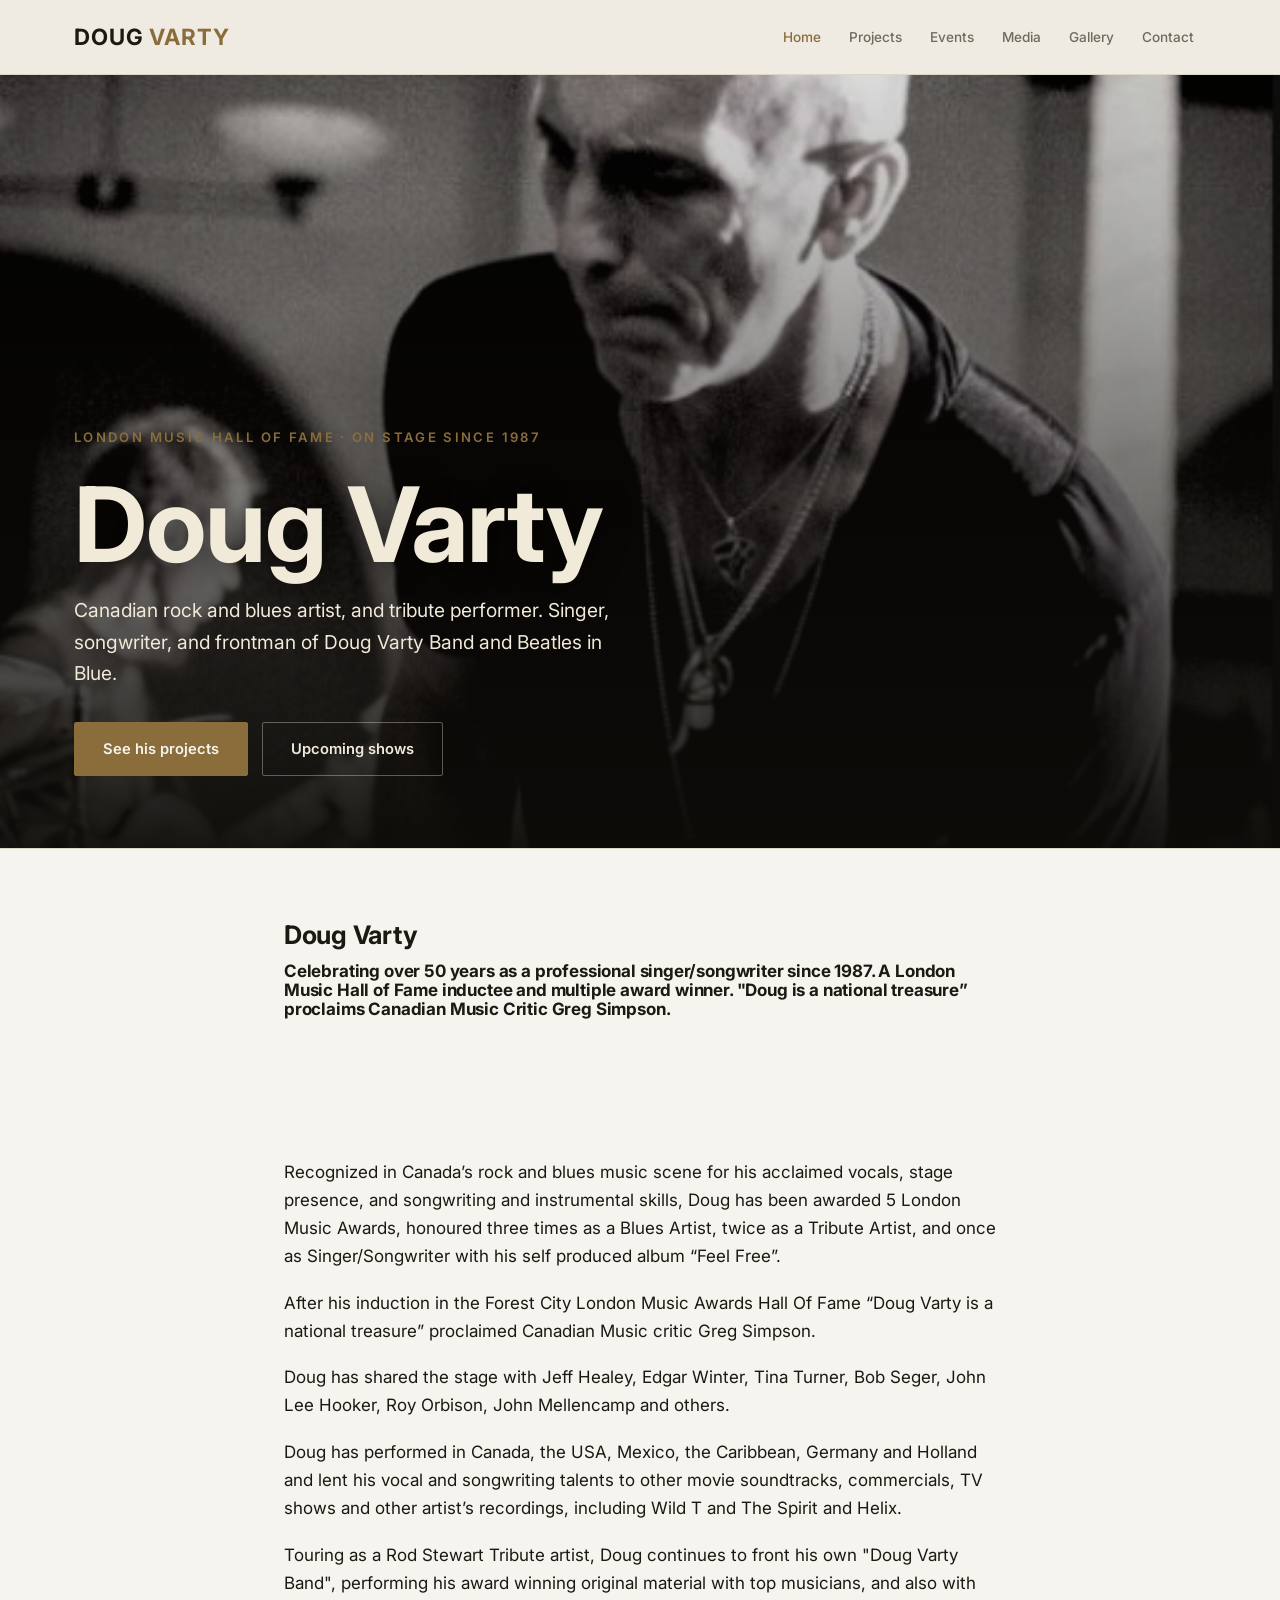
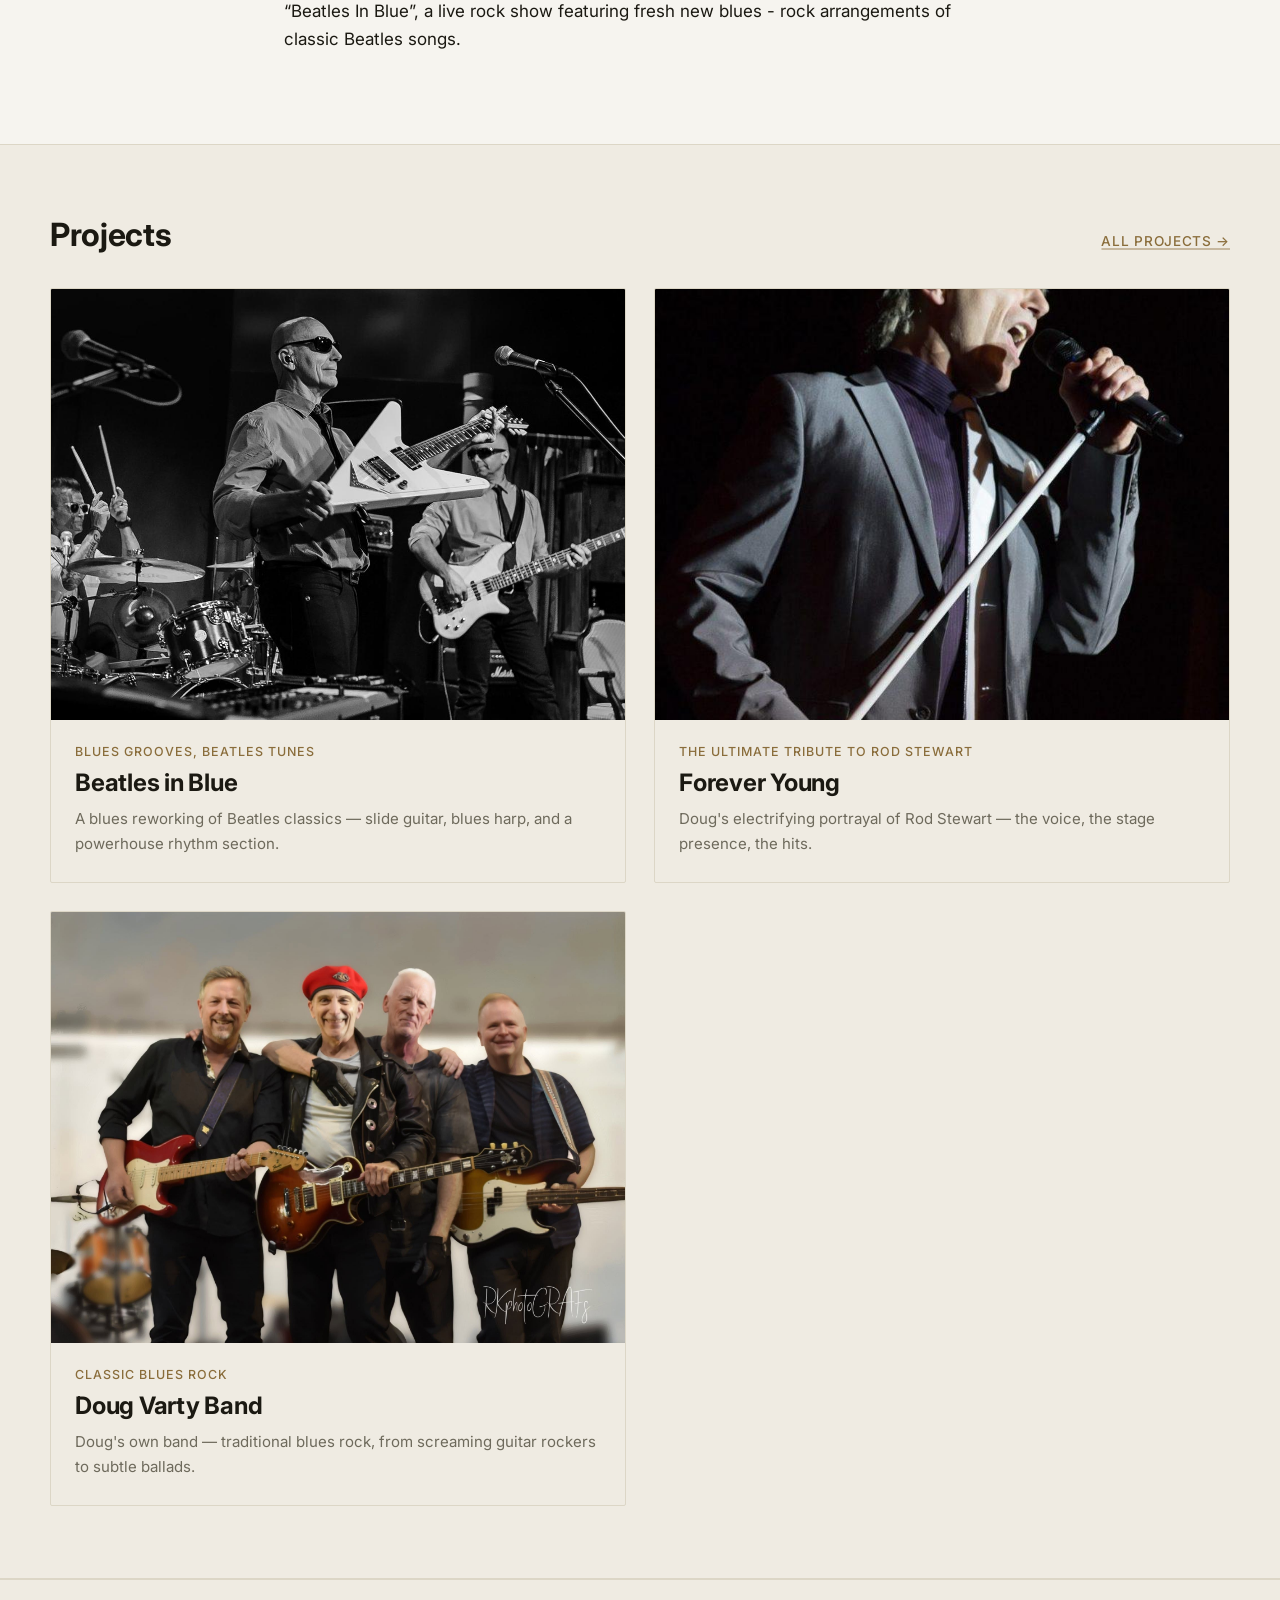
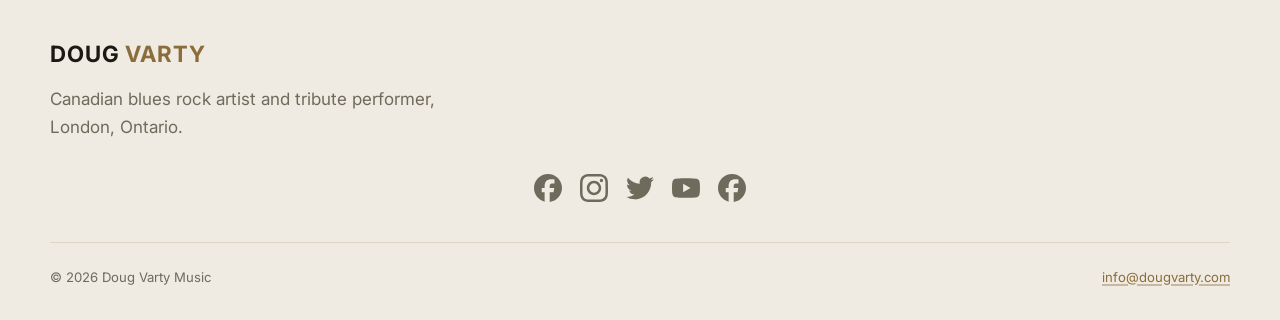
==== commit 277adaf3: "Update home page tagline Co-Authored-By: Claude Sonnet 5.5 <noreply@anthropic.com>" ====
--- a/index.html
+++ b/index.html
@@ -31,7 +31,7 @@
   <div class="hero__content">
     <span class="eyebrow">London Music Hall of Fame &middot; On Stage Since 1987</span>
     <h1>Doug Varty</h1>
-    <p class="lede">Canadian blues rock artist and tribute performer. Singer, songwriter, and frontman of Beatles in Blue.</p>
+    <p class="lede">Canadian rock and blues artist, and tribute performer. Singer, songwriter, and frontman of Doug Varty Band and Beatles in Blue.</p>
     <div class="hero__cta">
       <a class="btn btn--primary" href="/projects/">See his projects</a>
       <a class="btn btn--ghost" href="/events/">Upcoming shows</a>
--- a/css/style.css
+++ b/css/style.css
@@ -353,6 +353,32 @@
 .gallery-grid img { width: 100%; height: 100%; object-fit: cover; transition: transform 0.25s ease; }
 .gallery-grid a:hover img { transform: scale(1.05); }
 
+/* Photo pop-up (gallery) */
+.lightbox {
+  border: 0; padding: 0; margin: 0;
+  width: 100vw; height: 100vh; max-width: none; max-height: none;
+  background: rgba(14, 12, 9, 0.92);
+}
+.lightbox[open] { display: flex; align-items: center; justify-content: center; }
+body:has(.lightbox[open]) { overflow: hidden; }
+.lightbox::backdrop { background: rgba(14, 12, 9, 0.92); }
+.lightbox__img { max-width: 88vw; max-height: 88vh; width: auto; height: auto; object-fit: contain; box-shadow: 0 10px 40px rgba(0,0,0,0.5); }
+.lightbox__btn {
+  position: absolute; background: rgba(0,0,0,0.45); color: #F1EAD9; border: 0; border-radius: 50%;
+  width: 48px; height: 48px; font-size: 2rem; line-height: 1; cursor: pointer;
+  display: flex; align-items: center; justify-content: center;
+}
+.lightbox__btn:hover { background: var(--amber); }
+.lightbox__close { top: 18px; right: 18px; }
+.lightbox__nav { top: 50%; transform: translateY(-50%); }
+.lightbox__nav--prev { left: 18px; }
+.lightbox__nav--next { right: 18px; }
+@media (max-width: 600px) {
+  .lightbox__img { max-width: 96vw; }
+  .lightbox__nav--prev { left: 6px; }
+  .lightbox__nav--next { right: 6px; }
+}
+
 /* ============================================================
    Footer
    ============================================================ */
@@ -382,6 +408,18 @@
 
 .prose { max-width: 760px; margin: 0 auto; padding: 52px 24px 80px; }
 .prose--wide { max-width: 980px; }
+
+/* Small image beside a block of text */
+.feature { display: flex; gap: 32px; align-items: flex-start; }
+.feature__text { flex: 1; min-width: 0; }
+.feature__text > :first-child { margin-top: 0; }
+.feature__text > :last-child { margin-bottom: 0; }
+.heading-sub { display: block; font-style: italic; font-size: 0.7em; margin-top: 0.3em; }
+.prose .feature__logo { width: 338px; height: auto; margin: 0; flex-shrink: 0; }
+@media (max-width: 600px) {
+  .feature { flex-direction: column; align-items: flex-start; }
+  .prose .feature__logo { width: 270px; max-width: 100%; }
+}
 .prose img { border-radius: var(--radius); margin: 8px auto 24px; max-height: 540px; width: auto; max-width: 100%; object-fit: contain; }
 .prose figure { margin: 8px 0 28px; }
 .prose figcaption { font-size: 0.85rem; color: var(--muted); margin-top: 8px; text-align: center; font-style: italic; }
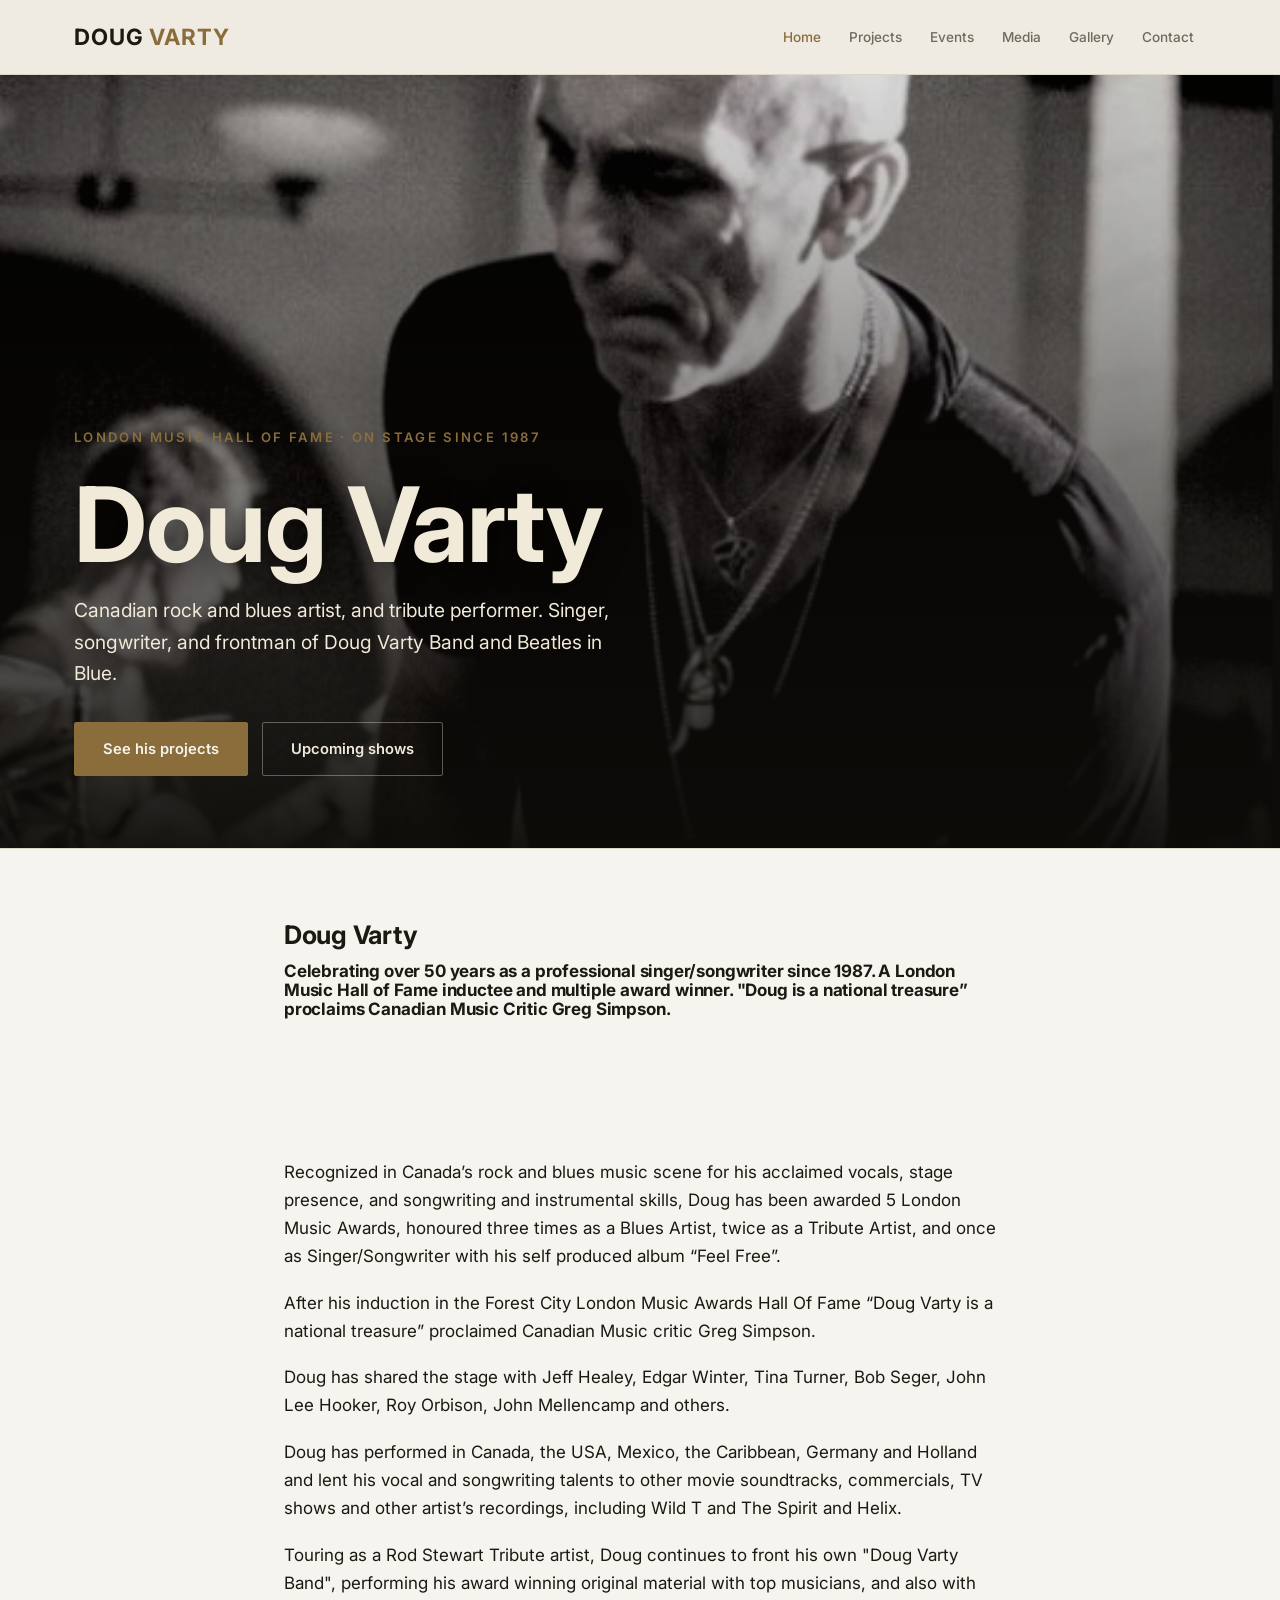
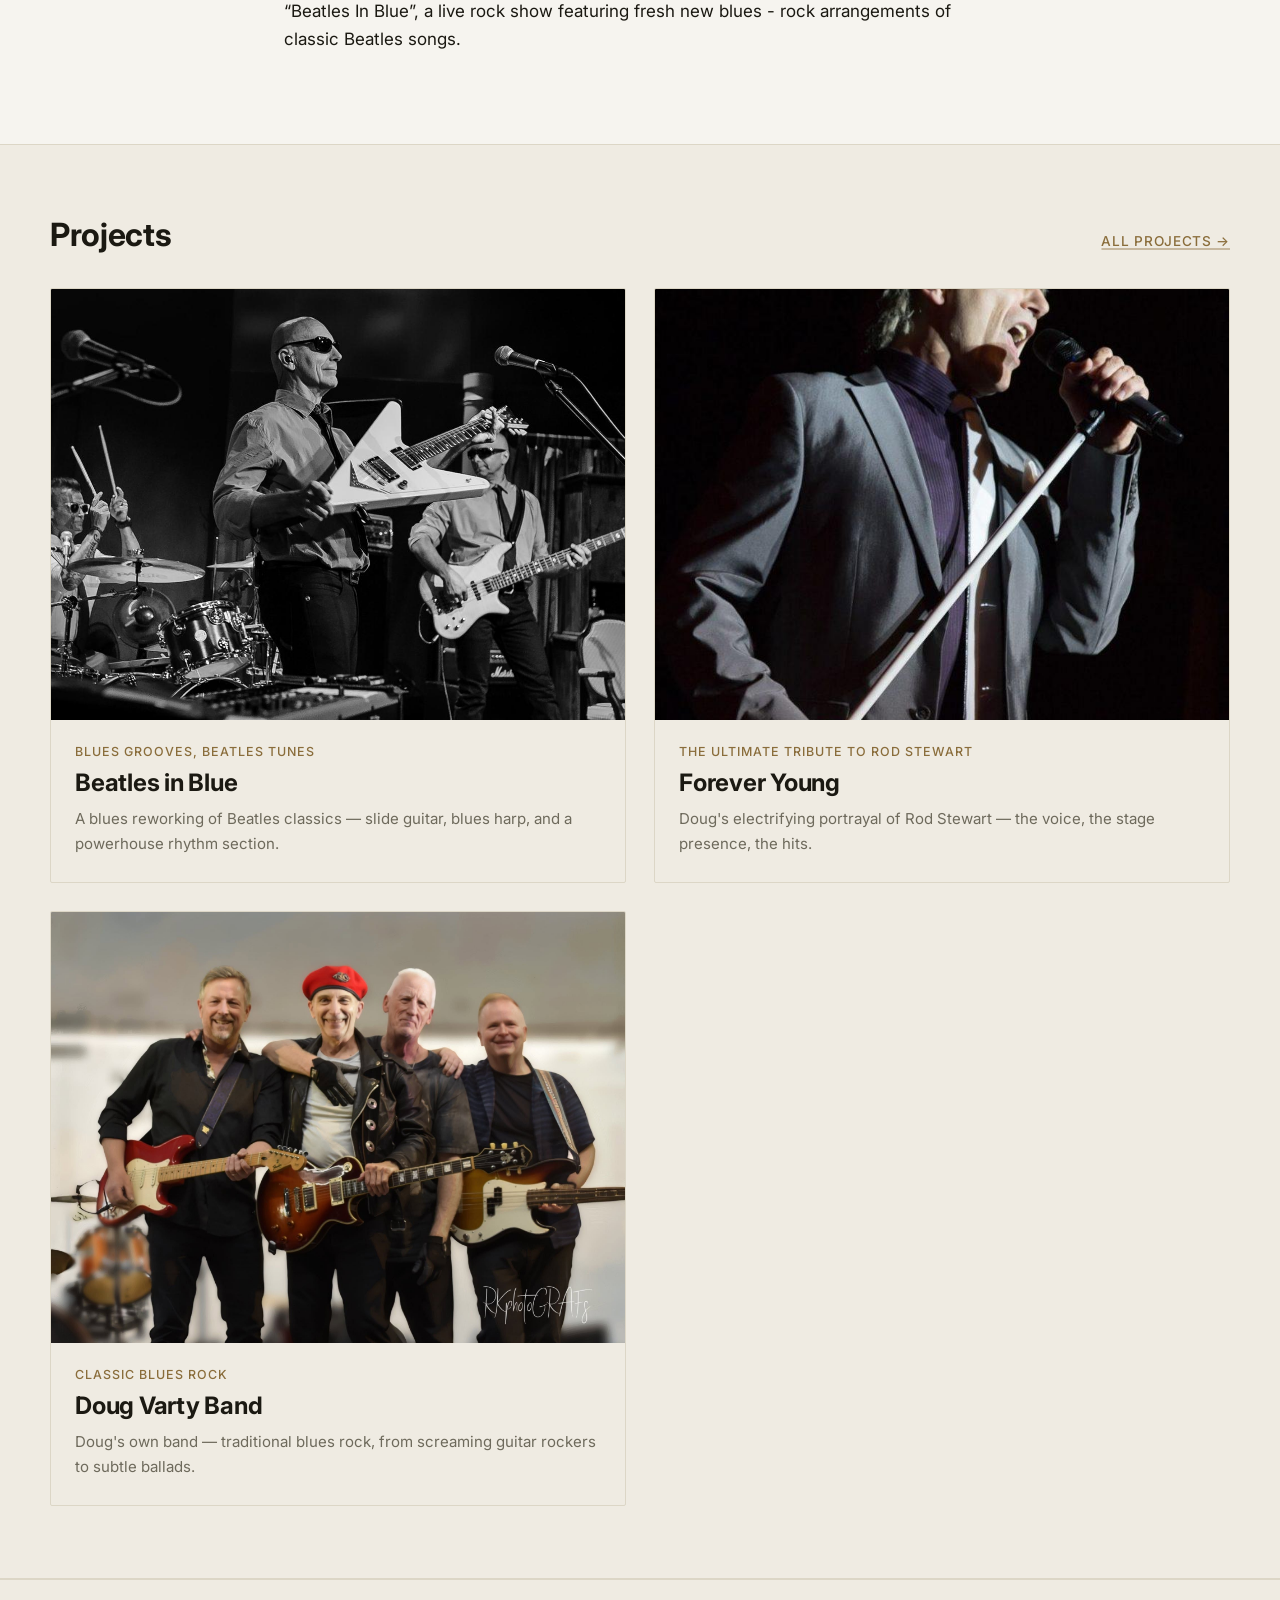
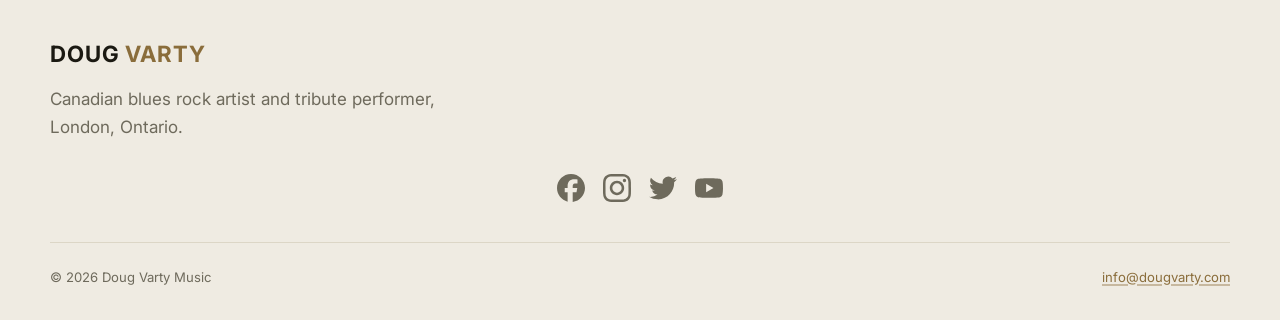
==== commit 1e0c6699: "Remove duplicate Facebook icon from all pages Keep the Doug Varty Music Facebook icon and drop the B" ====
--- a/index.html
+++ b/index.html
@@ -106,7 +106,6 @@
     <a href="https://www.instagram.com/dougvarty/" target="_blank" rel="noopener" aria-label="Instagram"><svg viewBox="0 0 24 24" fill="currentColor" aria-hidden="true"><path d="M7.0301.084c-1.2768.0602-2.1487.264-2.911.5634-.7888.3075-1.4575.72-2.1228 1.3877-.6652.6677-1.075 1.3368-1.3802 2.127-.2954.7638-.4956 1.6365-.552 2.914-.0564 1.2775-.0689 1.6882-.0626 4.947.0062 3.2586.0206 3.6671.0825 4.9473.061 1.2765.264 2.1482.5635 2.9107.308.7889.72 1.4573 1.388 2.1228.6679.6655 1.3365 1.0743 2.1285 1.38.7632.295 1.6361.4961 2.9134.552 1.2773.056 1.6884.069 4.9462.0627 3.2578-.0062 3.668-.0207 4.9478-.0814 1.28-.0607 2.147-.2652 2.9098-.5633.7889-.3086 1.4578-.72 2.1228-1.3881.665-.6682 1.0745-1.3378 1.3795-2.1284.2957-.7632.4966-1.636.552-2.9124.056-1.2809.0692-1.6898.063-4.948-.0063-3.2583-.021-3.6668-.0817-4.9465-.0607-1.2797-.264-2.1487-.5633-2.9117-.3084-.7889-.72-1.4568-1.3876-2.1228C21.2982 1.33 20.628.9208 19.8378.6165 19.074.321 18.2017.1197 16.9244.0645 15.6471.0093 15.236-.005 11.977.0014 8.718.0076 8.31.0215 7.0301.0839m.1402 21.6932c-1.17-.0509-1.8053-.2453-2.2287-.408-.5606-.216-.96-.4771-1.3819-.895-.422-.4178-.6811-.8186-.9-1.378-.1644-.4234-.3624-1.058-.4171-2.228-.0595-1.2645-.072-1.6442-.079-4.848-.007-3.2037.0053-3.583.0607-4.848.05-1.169.2456-1.805.408-2.2282.216-.5613.4762-.96.895-1.3816.4188-.4217.8184-.6814 1.3783-.9003.423-.1651 1.0575-.3614 2.227-.4171 1.2655-.06 1.6447-.072 4.848-.079 3.2033-.007 3.5835.005 4.8495.0608 1.169.0508 1.8053.2445 2.228.408.5608.216.96.4754 1.3816.895.4217.4194.6816.8176.9005 1.3787.1653.4217.3617 1.056.4169 2.2263.0602 1.2655.0739 1.645.0796 4.848.0058 3.203-.0055 3.5834-.061 4.848-.051 1.17-.245 1.8055-.408 2.2294-.216.5604-.4763.96-.8954 1.3814-.419.4215-.8181.6811-1.3783.9-.4224.1649-1.0577.3617-2.2262.4174-1.2656.0595-1.6448.072-4.8493.079-3.2045.007-3.5825-.006-4.848-.0608M16.953 5.5864A1.44 1.44 0 1 0 18.39 4.144a1.44 1.44 0 0 0-1.437 1.4424M5.8385 12.012c.0067 3.4032 2.7706 6.1557 6.173 6.1493 3.4026-.0065 6.157-2.7701 6.1506-6.1733-.0065-3.4032-2.771-6.1565-6.174-6.1498-3.403.0067-6.156 2.771-6.1496 6.1738M8 12.0077a4 4 0 1 1 4.008 3.9921A3.9996 3.9996 0 0 1 8 12.0077"/></svg></a>
     <a href="https://twitter.com/dougvarty" target="_blank" rel="noopener" aria-label="Twitter"><svg viewBox="0 0 24 24" fill="currentColor" aria-hidden="true"><path d="M21.543 7.104c.015.211.015.423.015.636 0 6.507-4.954 14.01-14.01 14.01v-.003A13.94 13.94 0 0 1 0 19.539a9.88 9.88 0 0 0 7.287-2.041 4.93 4.93 0 0 1-4.6-3.42 4.916 4.916 0 0 0 2.223-.084A4.926 4.926 0 0 1 .96 9.167v-.062a4.887 4.887 0 0 0 2.235.616A4.928 4.928 0 0 1 1.67 3.148 13.98 13.98 0 0 0 11.82 8.292a4.929 4.929 0 0 1 8.39-4.49 9.868 9.868 0 0 0 3.128-1.196 4.941 4.941 0 0 1-2.165 2.724A9.828 9.828 0 0 0 24 4.555a10.019 10.019 0 0 1-2.457 2.549z"/></svg></a>
     <a href="https://www.youtube.com/c/DougVarty" target="_blank" rel="noopener" aria-label="YouTube"><svg viewBox="0 0 24 24" fill="currentColor" aria-hidden="true"><path d="M23.498 6.186a3.016 3.016 0 0 0-2.122-2.136C19.505 3.545 12 3.545 12 3.545s-7.505 0-9.377.505A3.017 3.017 0 0 0 .502 6.186C0 8.07 0 12 0 12s0 3.93.502 5.814a3.016 3.016 0 0 0 2.122 2.136c1.871.505 9.376.505 9.376.505s7.505 0 9.377-.505a3.015 3.015 0 0 0 2.122-2.136C24 15.93 24 12 24 12s0-3.93-.502-5.814zM9.545 15.568V8.432L15.818 12l-6.273 3.568z"/></svg></a>
-    <a href="https://www.facebook.com/BeatlesinBlue" target="_blank" rel="noopener" aria-label="Beatles in Blue on Facebook"><svg viewBox="0 0 24 24" fill="currentColor" aria-hidden="true"><path d="M9.101 23.691v-7.98H6.627v-3.667h2.474v-1.58c0-4.085 1.848-5.978 5.858-5.978.401 0 .955.042 1.468.103a8.68 8.68 0 0 1 1.141.195v3.325a8.623 8.623 0 0 0-.653-.036 26.805 26.805 0 0 0-.733-.009c-.707 0-1.259.096-1.675.309a1.686 1.686 0 0 0-.679.622c-.258.42-.374.995-.374 1.752v1.297h3.919l-.386 2.103-.287 1.564h-3.246v8.245C19.396 23.238 24 18.179 24 12.044c0-6.627-5.373-12-12-12s-12 5.373-12 12c0 5.628 3.874 10.35 9.101 11.647Z"/></svg></a>
   </div>
   <div class="footer__bottom">
     <span>&copy; 2026 Doug Varty Music</span>
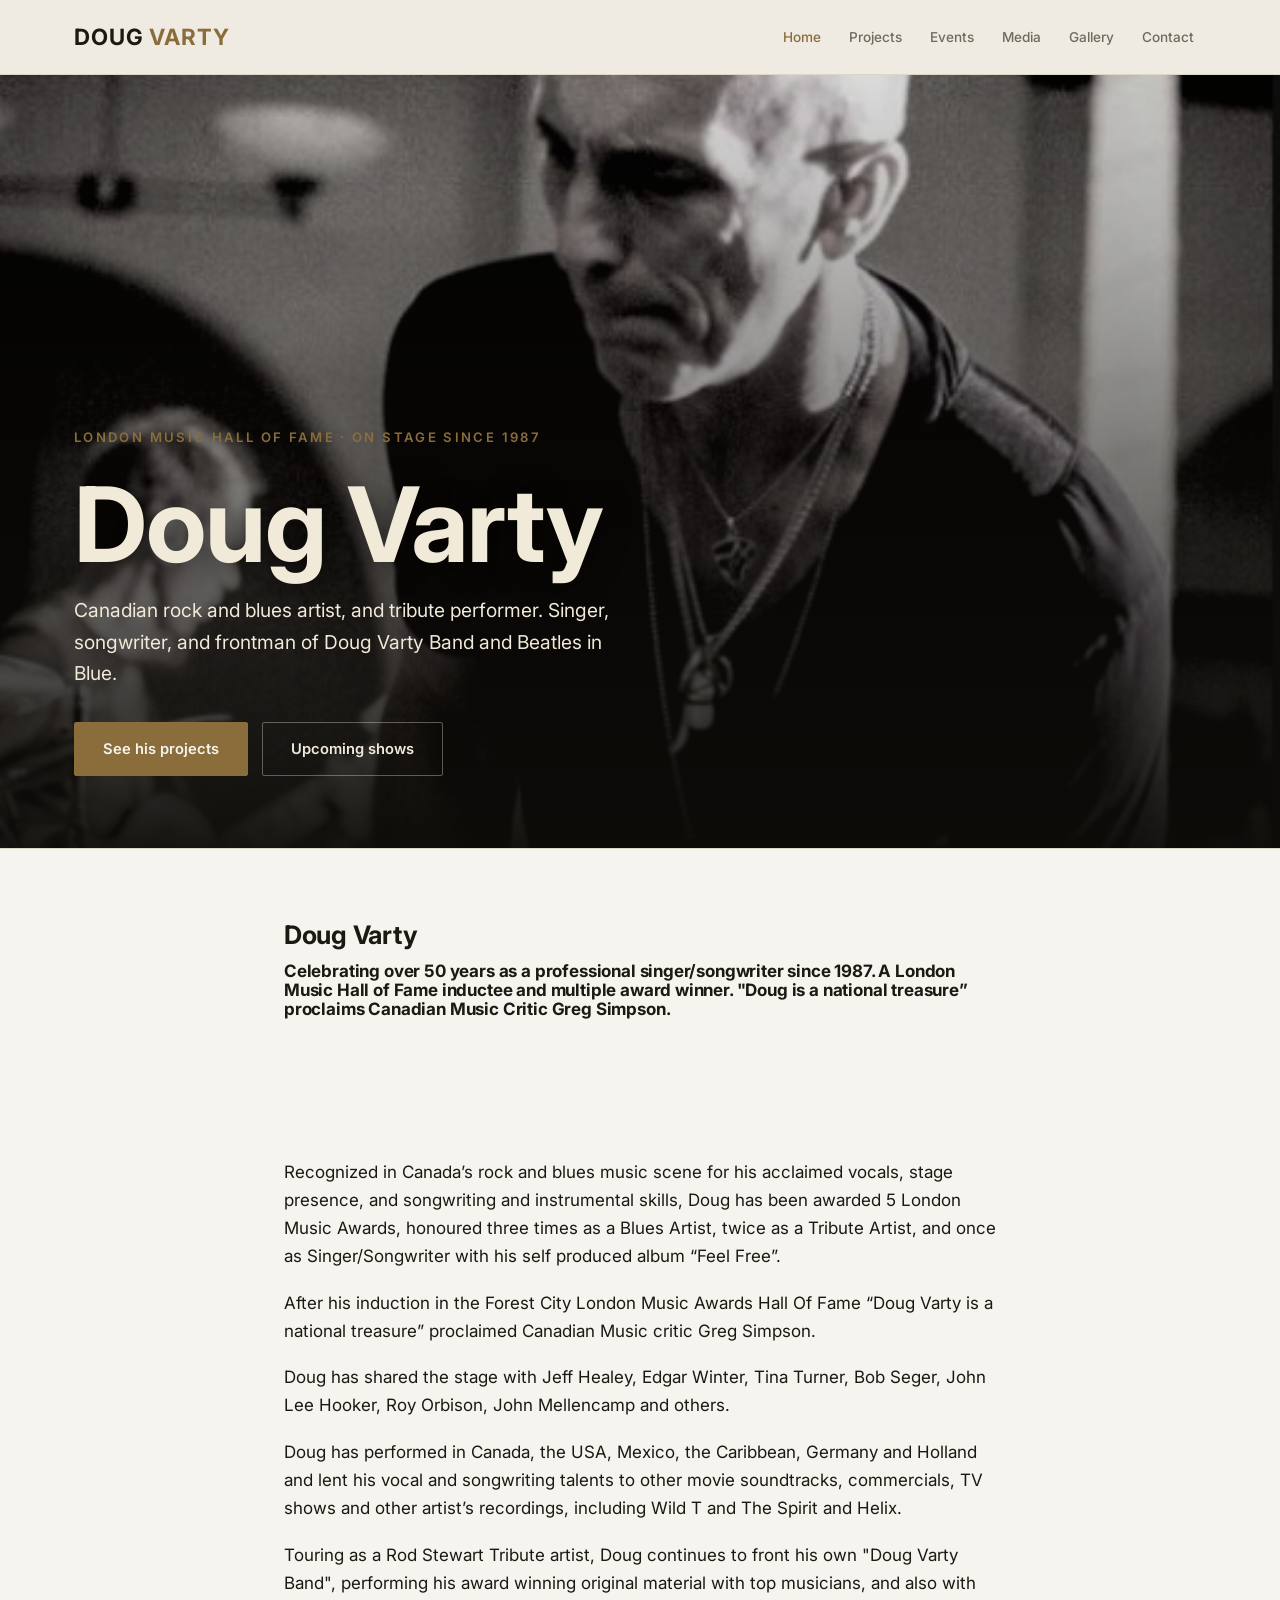
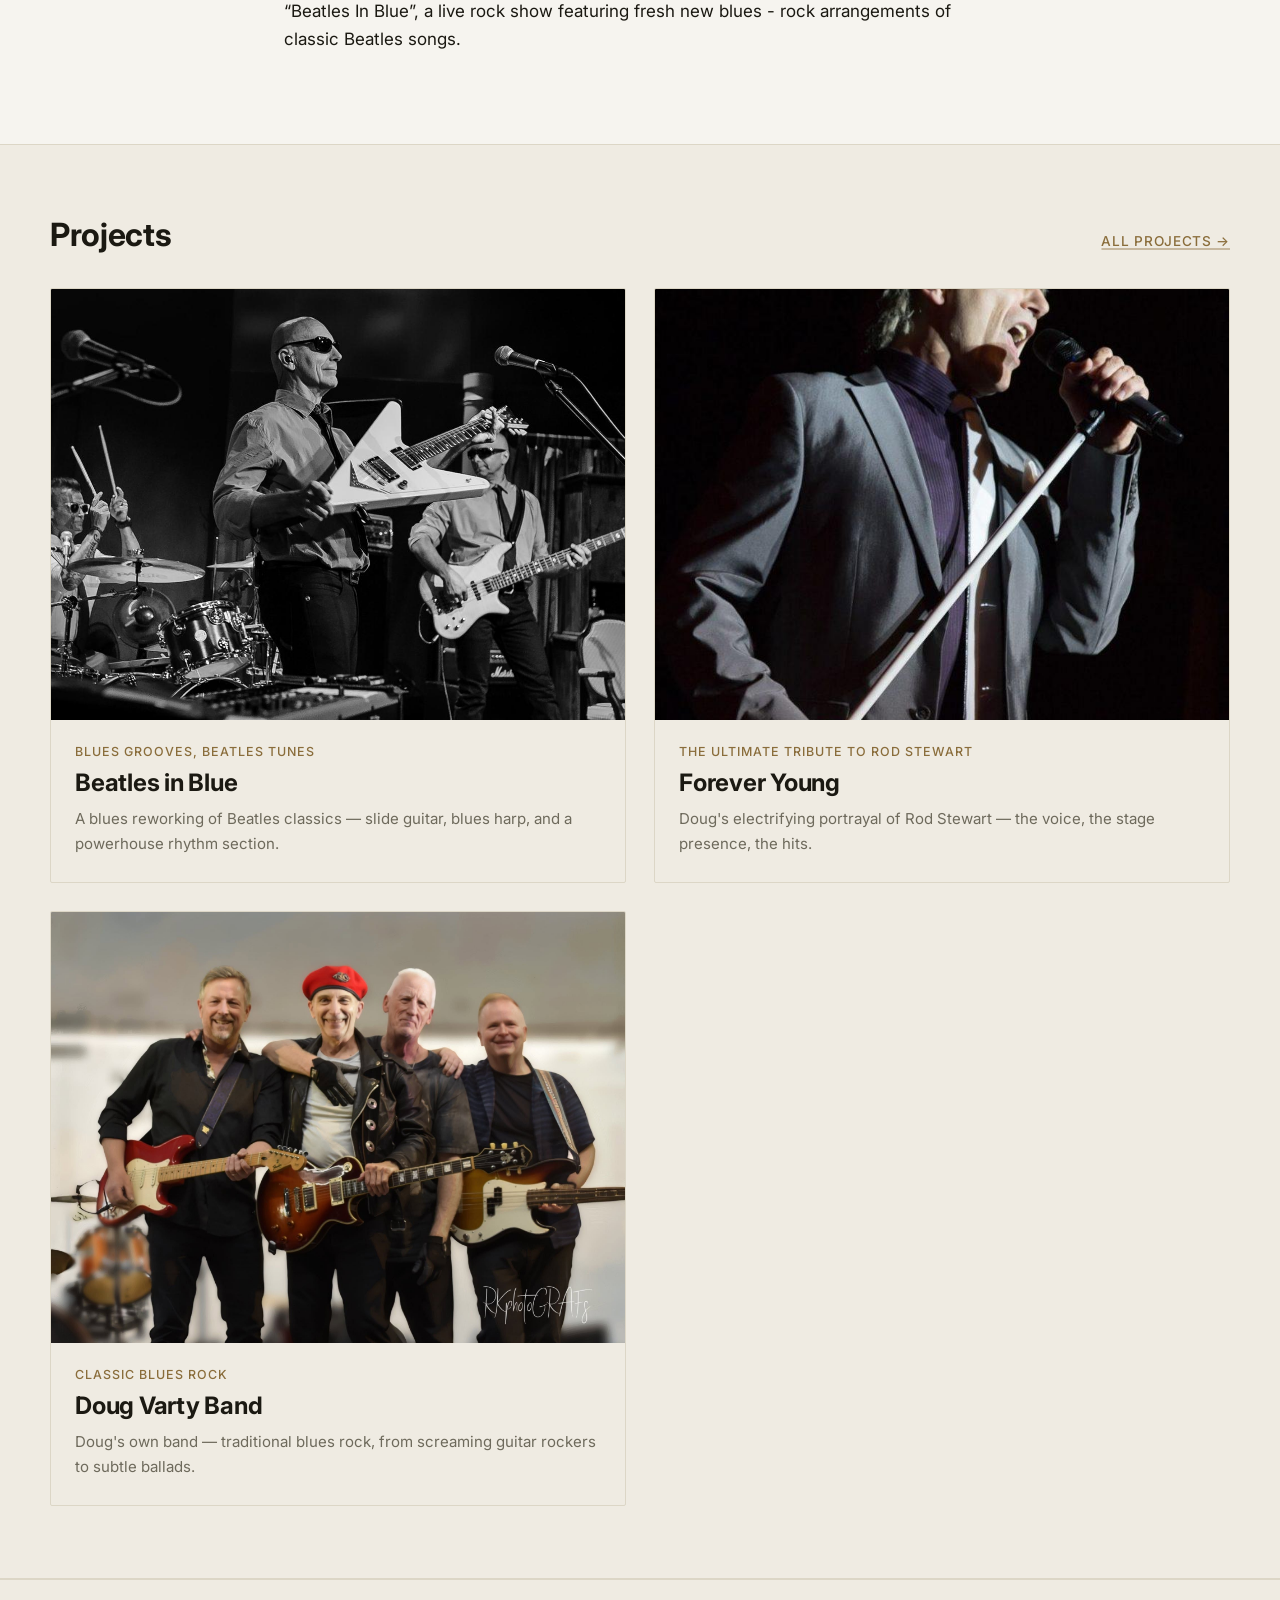
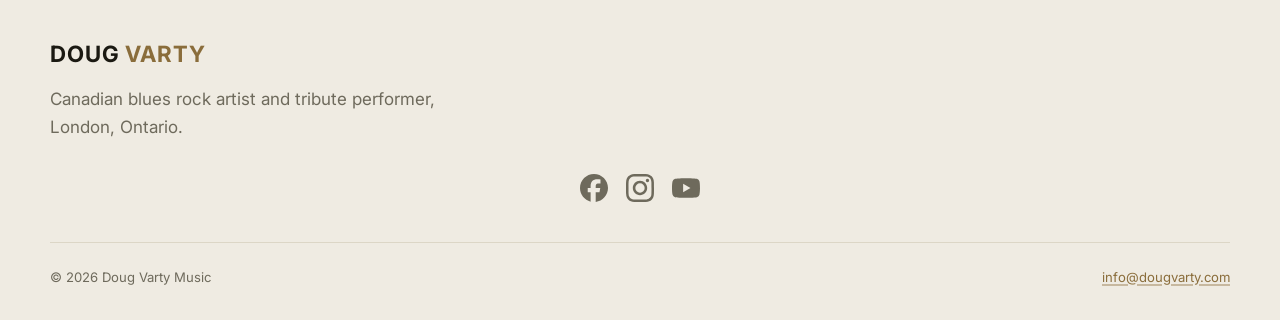
==== commit 231e7f64: "Remove Twitter (X) link and icon from all pages Co-Authored-By: Claude Sonnet 5.5 <noreply@anthropic" ====
--- a/index.html
+++ b/index.html
@@ -104,7 +104,6 @@
   <div class="social-icons social-icons--footer">
     <a href="https://www.facebook.com/DougVartyMusic" target="_blank" rel="noopener" aria-label="Facebook"><svg viewBox="0 0 24 24" fill="currentColor" aria-hidden="true"><path d="M9.101 23.691v-7.98H6.627v-3.667h2.474v-1.58c0-4.085 1.848-5.978 5.858-5.978.401 0 .955.042 1.468.103a8.68 8.68 0 0 1 1.141.195v3.325a8.623 8.623 0 0 0-.653-.036 26.805 26.805 0 0 0-.733-.009c-.707 0-1.259.096-1.675.309a1.686 1.686 0 0 0-.679.622c-.258.42-.374.995-.374 1.752v1.297h3.919l-.386 2.103-.287 1.564h-3.246v8.245C19.396 23.238 24 18.179 24 12.044c0-6.627-5.373-12-12-12s-12 5.373-12 12c0 5.628 3.874 10.35 9.101 11.647Z"/></svg></a>
     <a href="https://www.instagram.com/dougvarty/" target="_blank" rel="noopener" aria-label="Instagram"><svg viewBox="0 0 24 24" fill="currentColor" aria-hidden="true"><path d="M7.0301.084c-1.2768.0602-2.1487.264-2.911.5634-.7888.3075-1.4575.72-2.1228 1.3877-.6652.6677-1.075 1.3368-1.3802 2.127-.2954.7638-.4956 1.6365-.552 2.914-.0564 1.2775-.0689 1.6882-.0626 4.947.0062 3.2586.0206 3.6671.0825 4.9473.061 1.2765.264 2.1482.5635 2.9107.308.7889.72 1.4573 1.388 2.1228.6679.6655 1.3365 1.0743 2.1285 1.38.7632.295 1.6361.4961 2.9134.552 1.2773.056 1.6884.069 4.9462.0627 3.2578-.0062 3.668-.0207 4.9478-.0814 1.28-.0607 2.147-.2652 2.9098-.5633.7889-.3086 1.4578-.72 2.1228-1.3881.665-.6682 1.0745-1.3378 1.3795-2.1284.2957-.7632.4966-1.636.552-2.9124.056-1.2809.0692-1.6898.063-4.948-.0063-3.2583-.021-3.6668-.0817-4.9465-.0607-1.2797-.264-2.1487-.5633-2.9117-.3084-.7889-.72-1.4568-1.3876-2.1228C21.2982 1.33 20.628.9208 19.8378.6165 19.074.321 18.2017.1197 16.9244.0645 15.6471.0093 15.236-.005 11.977.0014 8.718.0076 8.31.0215 7.0301.0839m.1402 21.6932c-1.17-.0509-1.8053-.2453-2.2287-.408-.5606-.216-.96-.4771-1.3819-.895-.422-.4178-.6811-.8186-.9-1.378-.1644-.4234-.3624-1.058-.4171-2.228-.0595-1.2645-.072-1.6442-.079-4.848-.007-3.2037.0053-3.583.0607-4.848.05-1.169.2456-1.805.408-2.2282.216-.5613.4762-.96.895-1.3816.4188-.4217.8184-.6814 1.3783-.9003.423-.1651 1.0575-.3614 2.227-.4171 1.2655-.06 1.6447-.072 4.848-.079 3.2033-.007 3.5835.005 4.8495.0608 1.169.0508 1.8053.2445 2.228.408.5608.216.96.4754 1.3816.895.4217.4194.6816.8176.9005 1.3787.1653.4217.3617 1.056.4169 2.2263.0602 1.2655.0739 1.645.0796 4.848.0058 3.203-.0055 3.5834-.061 4.848-.051 1.17-.245 1.8055-.408 2.2294-.216.5604-.4763.96-.8954 1.3814-.419.4215-.8181.6811-1.3783.9-.4224.1649-1.0577.3617-2.2262.4174-1.2656.0595-1.6448.072-4.8493.079-3.2045.007-3.5825-.006-4.848-.0608M16.953 5.5864A1.44 1.44 0 1 0 18.39 4.144a1.44 1.44 0 0 0-1.437 1.4424M5.8385 12.012c.0067 3.4032 2.7706 6.1557 6.173 6.1493 3.4026-.0065 6.157-2.7701 6.1506-6.1733-.0065-3.4032-2.771-6.1565-6.174-6.1498-3.403.0067-6.156 2.771-6.1496 6.1738M8 12.0077a4 4 0 1 1 4.008 3.9921A3.9996 3.9996 0 0 1 8 12.0077"/></svg></a>
-    <a href="https://twitter.com/dougvarty" target="_blank" rel="noopener" aria-label="Twitter"><svg viewBox="0 0 24 24" fill="currentColor" aria-hidden="true"><path d="M21.543 7.104c.015.211.015.423.015.636 0 6.507-4.954 14.01-14.01 14.01v-.003A13.94 13.94 0 0 1 0 19.539a9.88 9.88 0 0 0 7.287-2.041 4.93 4.93 0 0 1-4.6-3.42 4.916 4.916 0 0 0 2.223-.084A4.926 4.926 0 0 1 .96 9.167v-.062a4.887 4.887 0 0 0 2.235.616A4.928 4.928 0 0 1 1.67 3.148 13.98 13.98 0 0 0 11.82 8.292a4.929 4.929 0 0 1 8.39-4.49 9.868 9.868 0 0 0 3.128-1.196 4.941 4.941 0 0 1-2.165 2.724A9.828 9.828 0 0 0 24 4.555a10.019 10.019 0 0 1-2.457 2.549z"/></svg></a>
     <a href="https://www.youtube.com/c/DougVarty" target="_blank" rel="noopener" aria-label="YouTube"><svg viewBox="0 0 24 24" fill="currentColor" aria-hidden="true"><path d="M23.498 6.186a3.016 3.016 0 0 0-2.122-2.136C19.505 3.545 12 3.545 12 3.545s-7.505 0-9.377.505A3.017 3.017 0 0 0 .502 6.186C0 8.07 0 12 0 12s0 3.93.502 5.814a3.016 3.016 0 0 0 2.122 2.136c1.871.505 9.376.505 9.376.505s7.505 0 9.377-.505a3.015 3.015 0 0 0 2.122-2.136C24 15.93 24 12 24 12s0-3.93-.502-5.814zM9.545 15.568V8.432L15.818 12l-6.273 3.568z"/></svg></a>
   </div>
   <div class="footer__bottom">
